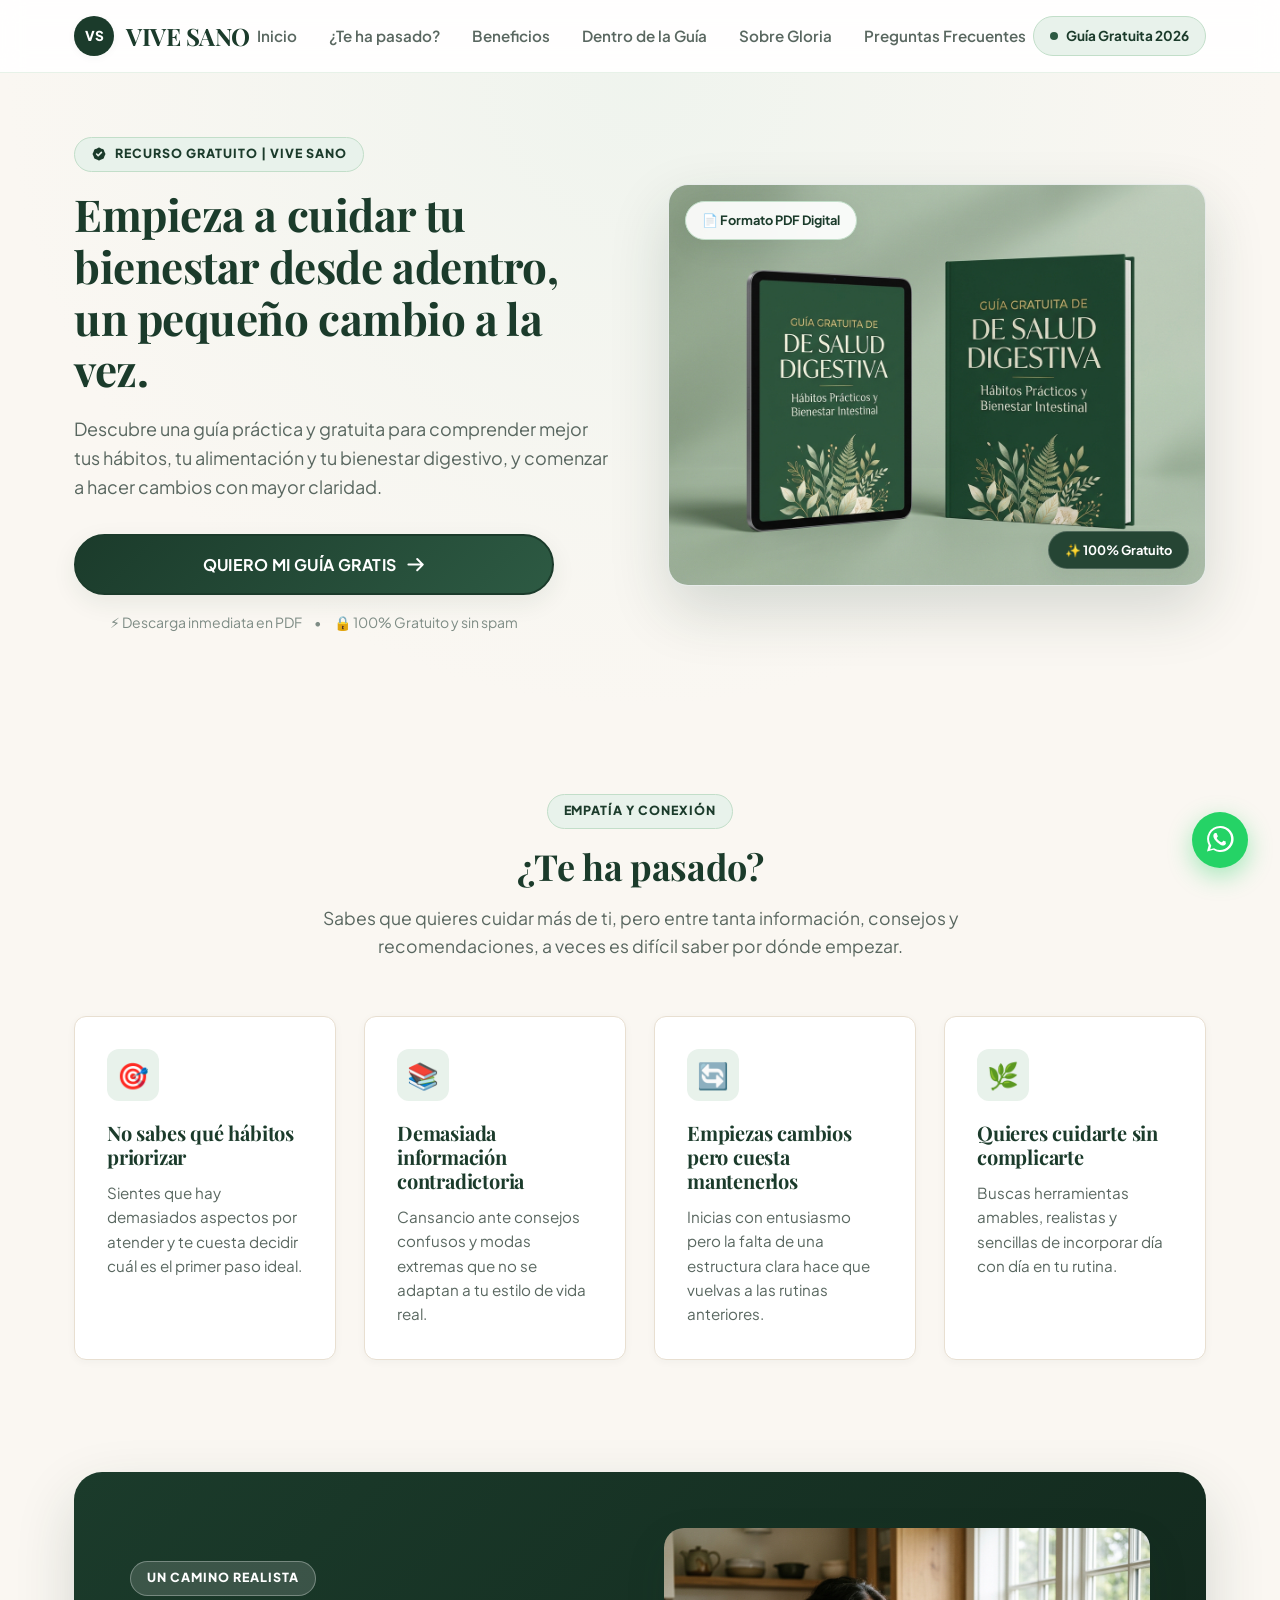
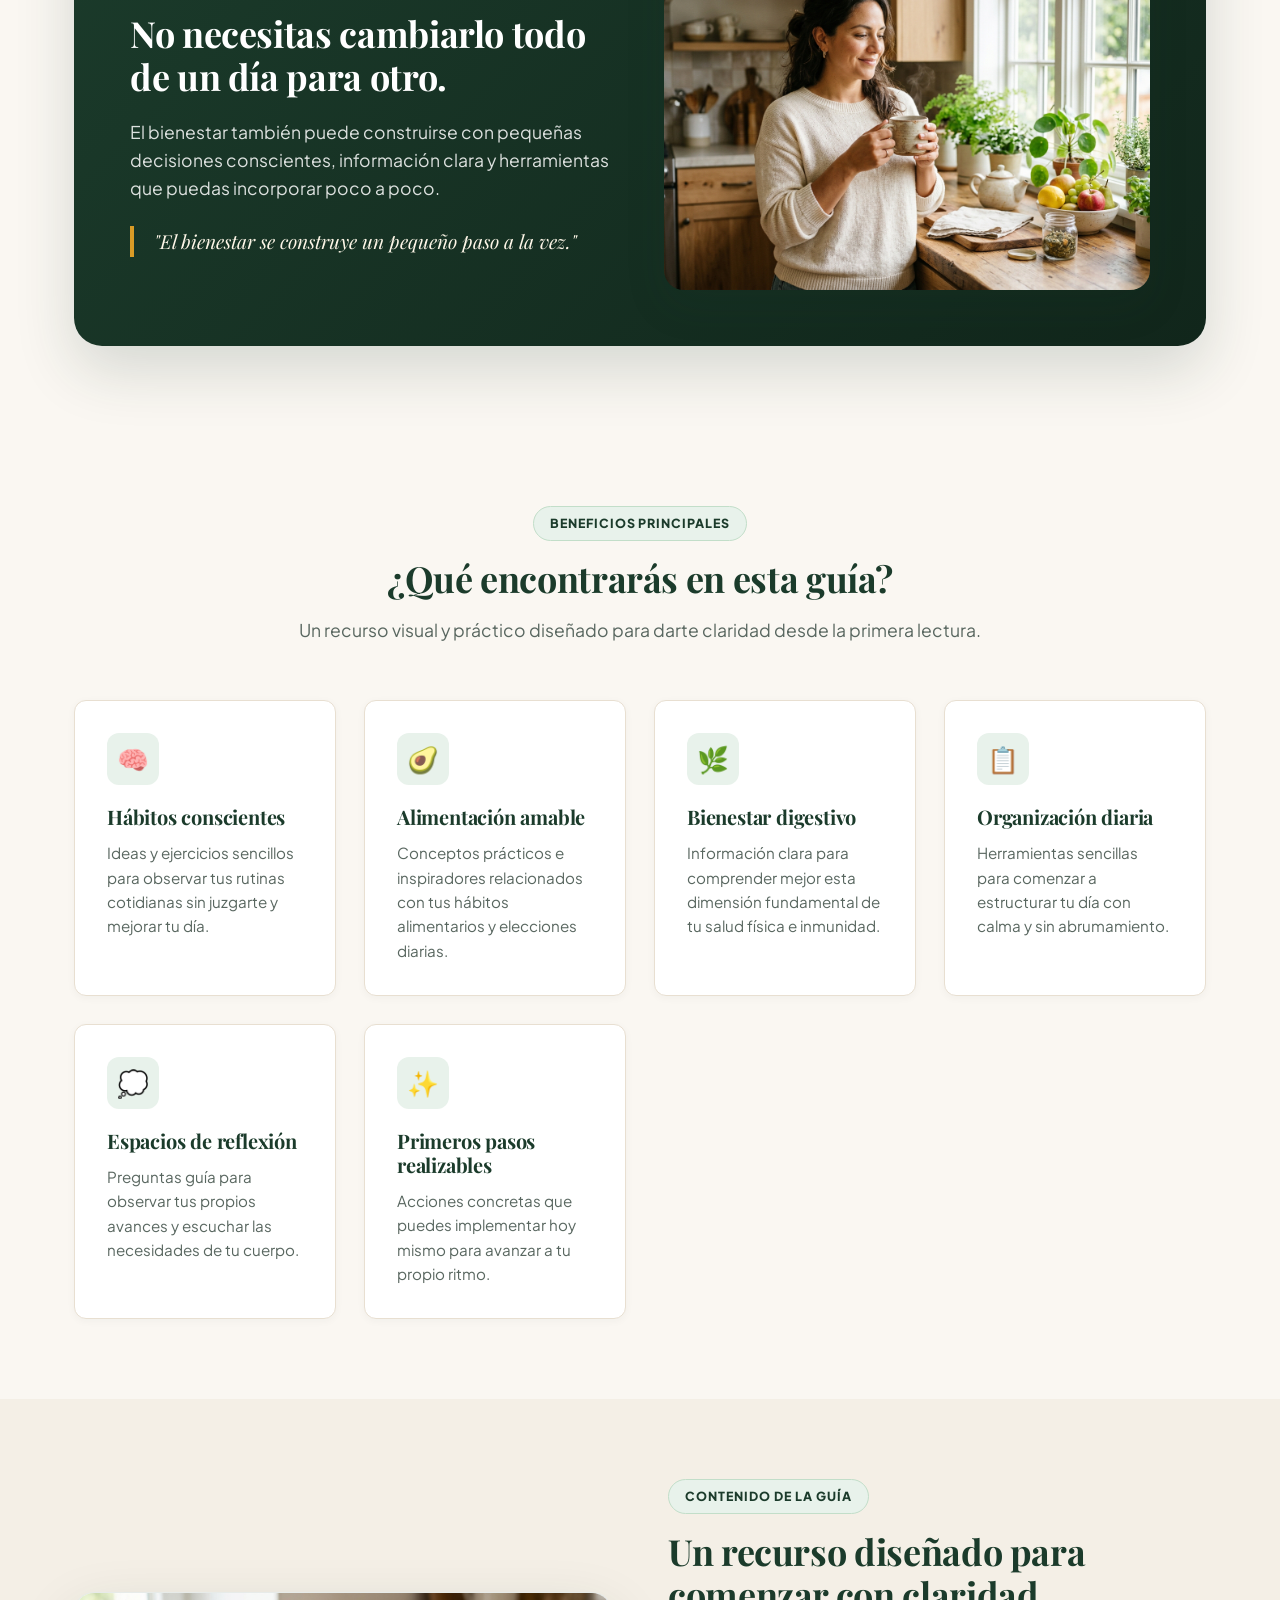
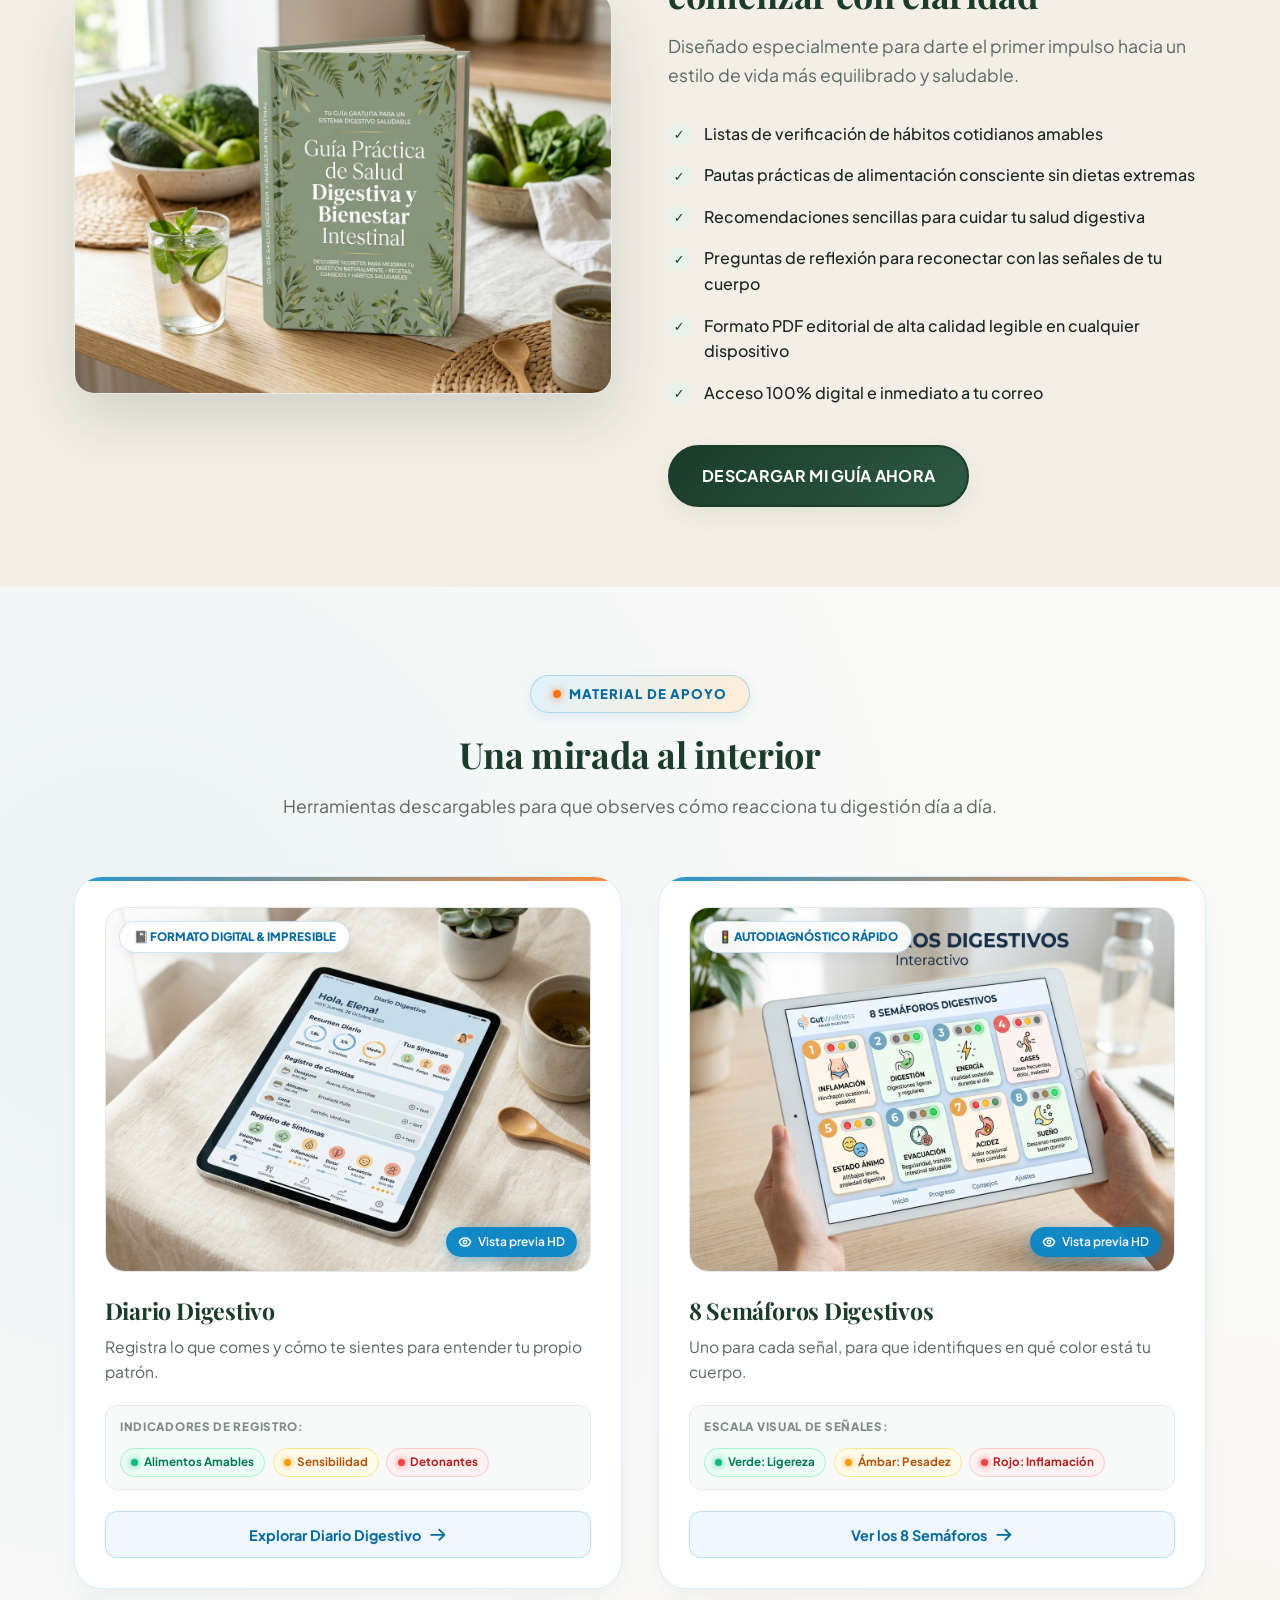
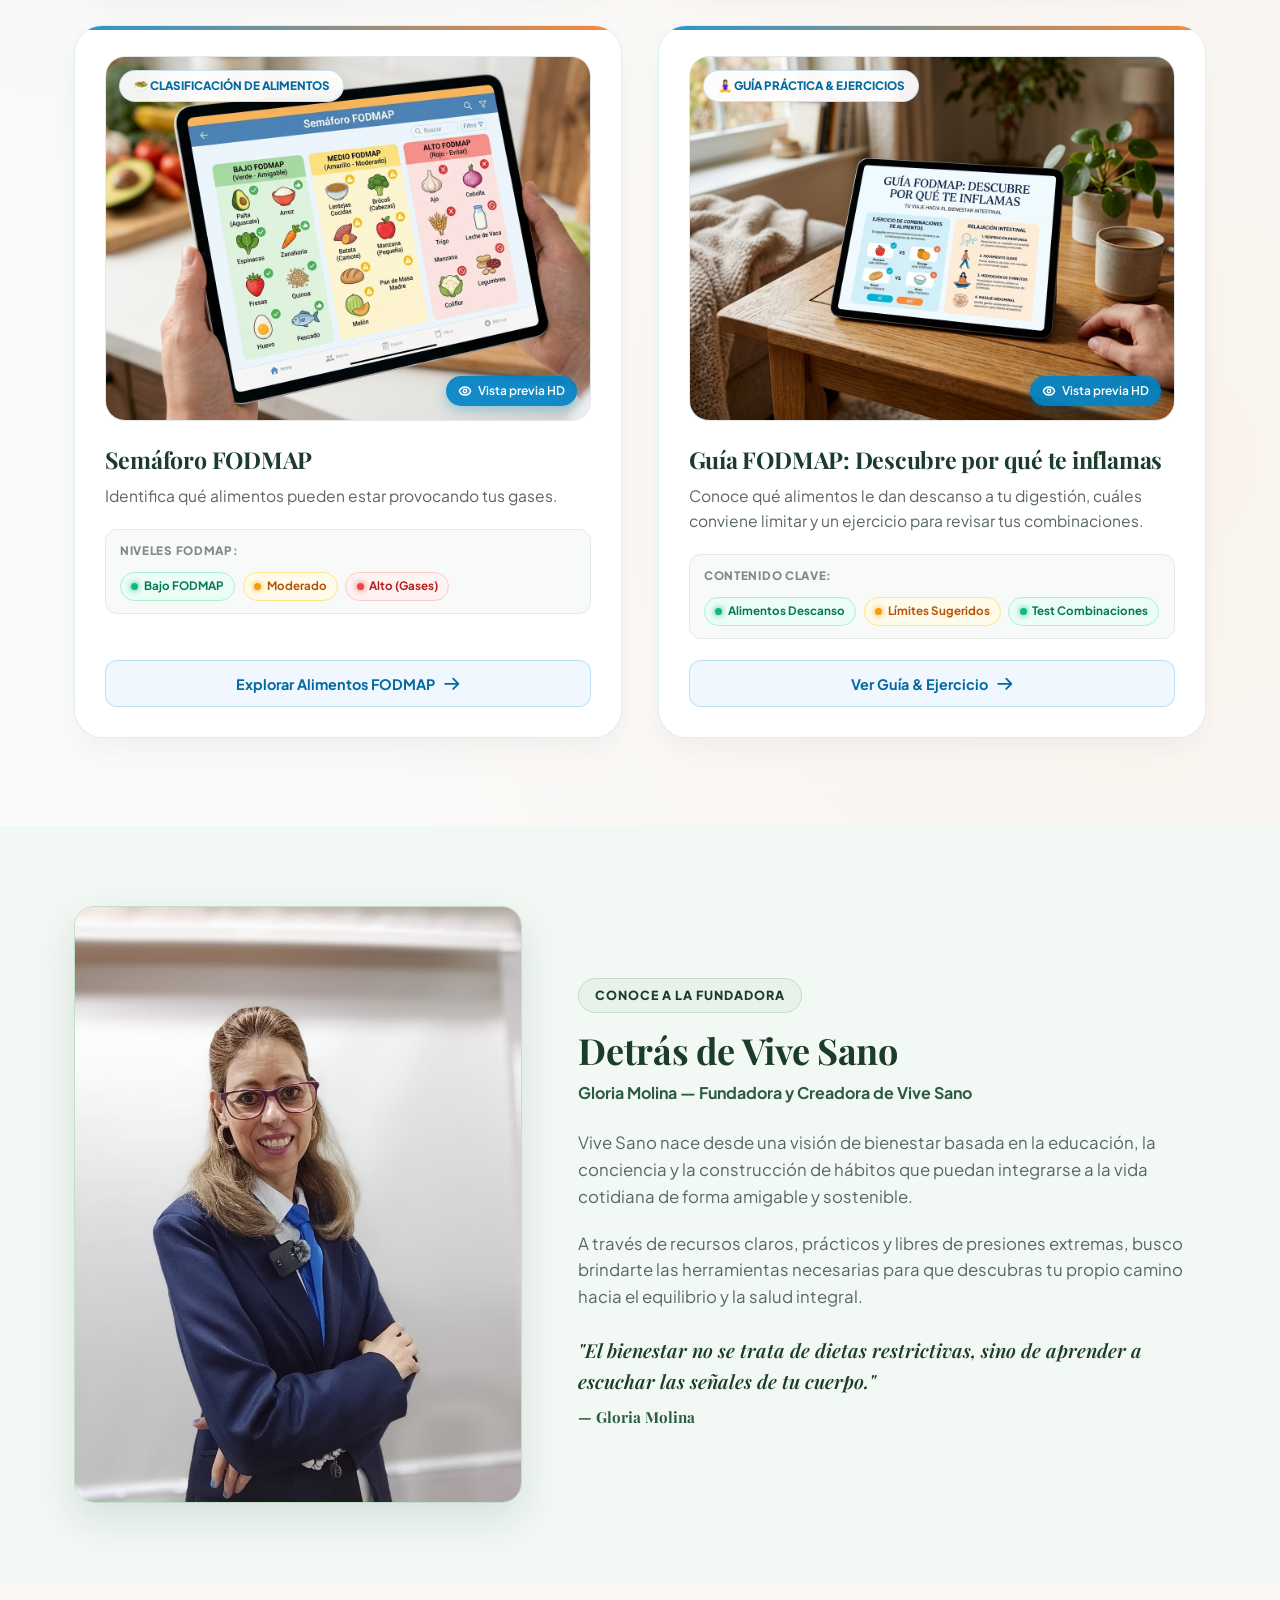
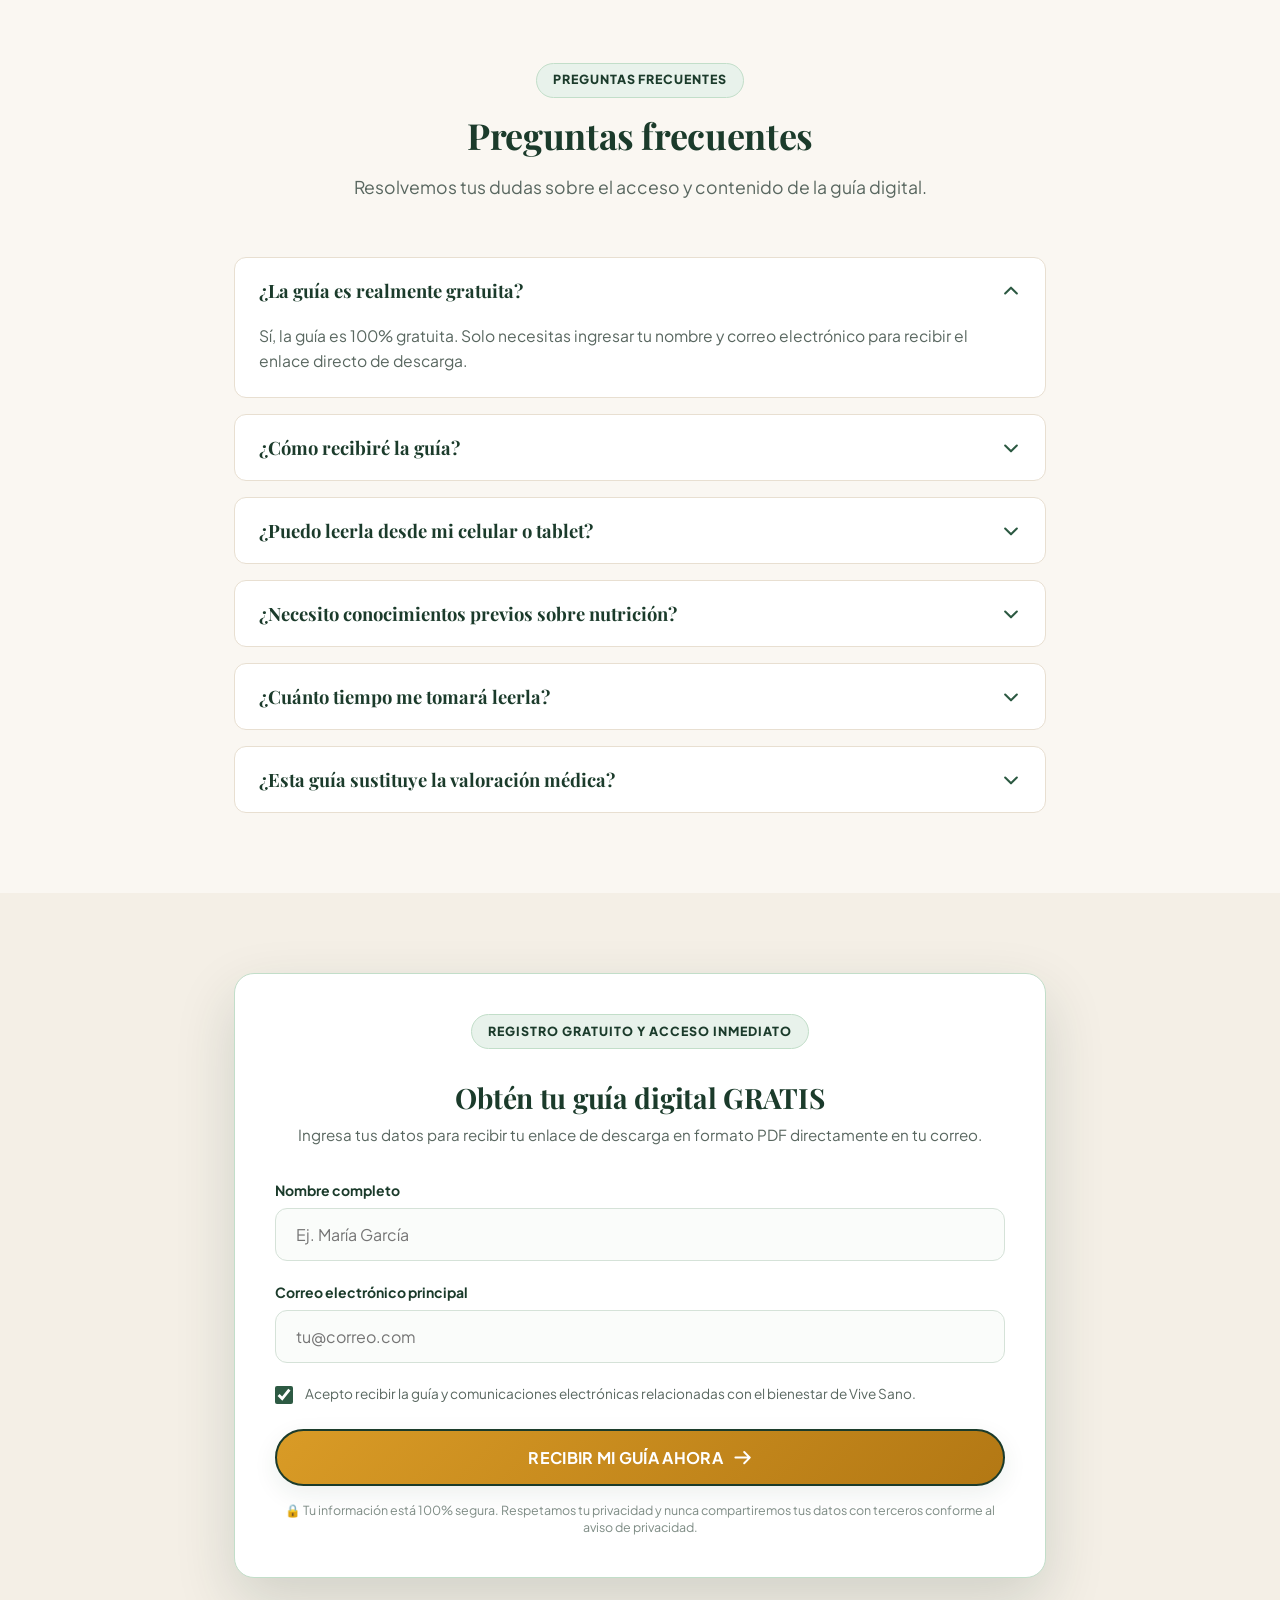
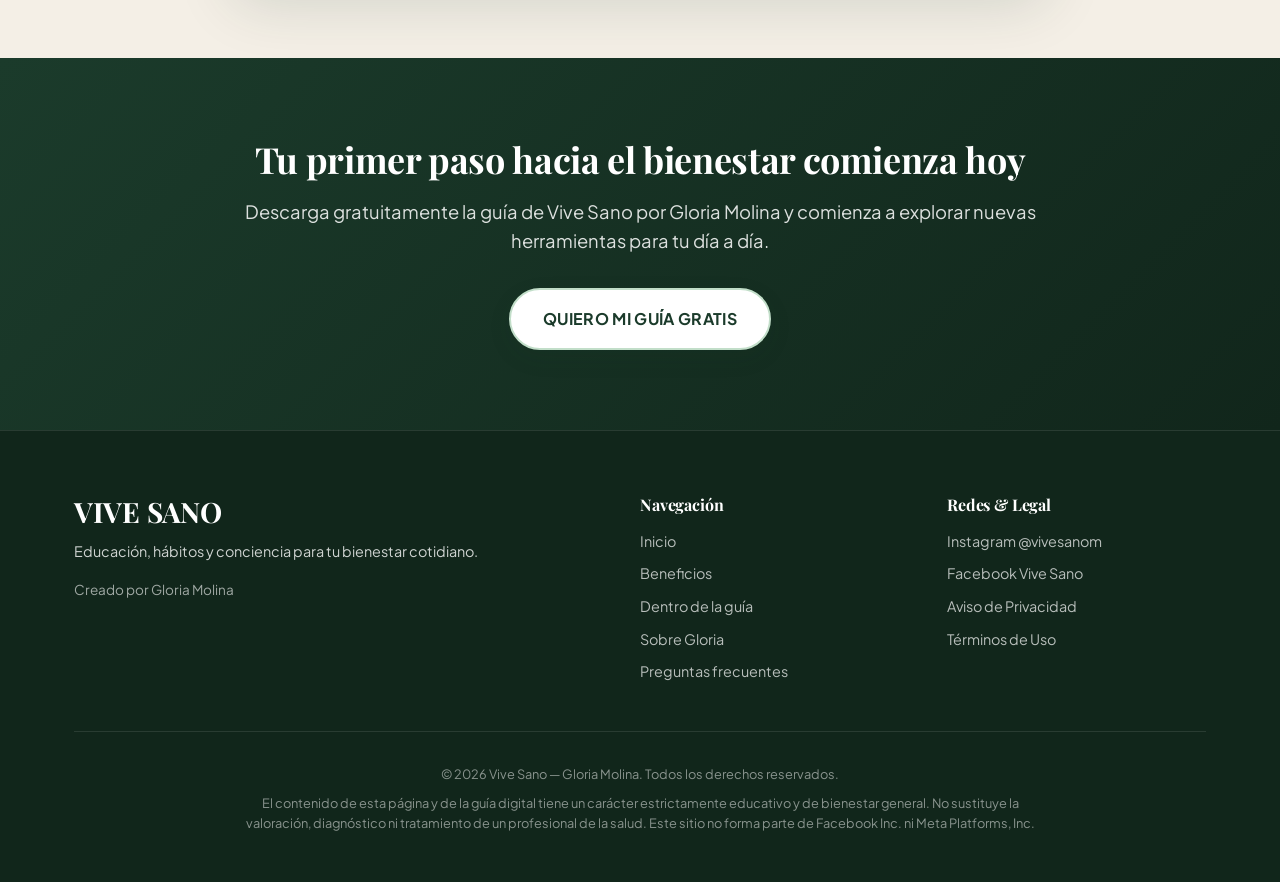
==== index.html @ 25edf899 "feat: complete Vive Sano sales funnel with Section 7 Material de Apoyo interactive cards, CRO animat" ====
<!DOCTYPE html>
<html lang="es">
<head>
  <meta charset="UTF-8">
  <meta name="viewport" content="width=device-width, initial-scale=1.0">
  <title>Vive Sano — Guía Gratuita de Salud Digestiva y Bienestar por Gloria Molina</title>
  <meta name="description" content="Descarga gratuitamente la guía de Vive Sano por Gloria Molina. Descubre cómo cuidar tu salud digestiva y tus hábitos con pautas claras, sencillas y conscientes.">

  <!-- Open Graph / Meta Social Tags -->
  <meta property="og:type" content="website">
  <meta property="og:title" content="Vive Sano — Guía Gratuita de Salud Digestiva y Bienestar">
  <meta property="og:description" content="Empieza a cuidar tu bienestar desde adentro, un pequeño cambio a la vez. Descarga tu guía digital 100% gratuita.">
  <meta property="og:image" content="assets/images/lead-magnet-mockup.jpg">

  <!-- Stylesheet & Google Fonts -->
  <link rel="stylesheet" href="css/styles.css">

  <!-- Favicon -->
  <link rel="icon" href="assets/images/favicon.ico" type="image/x-icon">
</head>
<body>

  <!-- ==========================================
       HEADER & NAVIGATION (Sticky Glassmorphic)
       ========================================== -->
  <header class="header">
    <div class="container header-inner">
      <a href="index.html" class="logo">
        <div class="logo-badge">VS</div>
        <span class="logo-text">VIVE SANO</span>
      </a>

      <nav>
        <ul class="nav-links">
          <li><a href="#inicio" class="nav-link">Inicio</a></li>
          <li><a href="#problema" class="nav-link">¿Te ha pasado?</a></li>
          <li><a href="#beneficios" class="nav-link">Beneficios</a></li>
          <li><a href="#guia" class="nav-link">Dentro de la Guía</a></li>
          <li><a href="#sobre-gloria" class="nav-link">Sobre Gloria</a></li>
          <li><a href="#faq" class="nav-link">Preguntas Frecuentes</a></li>
        </ul>
      </nav>

      <div style="display: flex; align-items: center; gap: 1rem;">
        <span class="header-cta-badge">
          <span class="pulse-dot"></span>
          Guía Gratuita 2026
        </span>

        <button class="mobile-toggle" aria-label="Abrir menú">
          <svg style="width:1.75rem;height:1.75rem;" fill="none" stroke="currentColor" viewBox="0 0 24 24">
            <path stroke-linecap="round" stroke-linejoin="round" stroke-width="2" d="M4 6h16M4 12h16M4 18h16"/>
          </svg>
        </button>
      </div>
    </div>
  </header>

  <!-- ==========================================
       HERO SECTION (High Impact & Lead Opt-in)
       ========================================== -->
  <section id="inicio" class="hero section">
    <div class="container">
      <div class="hero-grid">
        
        <!-- Left Column: Copy & Value Proposition -->
        <div class="hero-content">
          <div class="eyebrow">
            <svg style="width:1rem;height:1rem;" fill="currentColor" viewBox="0 0 20 20">
              <path fill-rule="evenodd" d="M6.267 3.455a3.066 3.066 0 001.745-.723 3.066 3.066 0 013.976 0 3.066 3.066 0 001.745.723 3.066 3.066 0 012.812 2.812c.051.643.304 1.254.723 1.745a3.066 3.066 0 010 3.976 3.066 3.066 0 00-.723 1.745 3.066 3.066 0 01-2.812 2.812 3.066 3.066 0 00-1.745.723 3.066 3.066 0 01-3.976 0 3.066 3.066 0 00-1.745-.723 3.066 3.066 0 01-2.812-2.812 3.066 3.066 0 00-.723-1.745 3.066 3.066 0 010-3.976 3.066 3.066 0 00.723-1.745 3.066 3.066 0 012.812-2.812zm7.44 5.252a1 1 0 00-1.414-1.414L9 10.586 7.707 9.293a1 1 0 00-1.414 1.414l2 2a1 1 0 001.414 0l4-4z" clip-rule="evenodd"/>
            </svg>
            RECURSO GRATUITO | VIVE SANO
          </div>

          <h1>Empieza a cuidar tu bienestar desde adentro, un pequeño cambio a la vez.</h1>
          
          <p>
            Descubre una guía práctica y gratuita para comprender mejor tus hábitos, tu alimentación y tu bienestar digestivo, y comenzar a hacer cambios con mayor claridad.
          </p>

          <div class="hero-cta-group">
            <a href="#formulario" class="btn btn-primary btn-full">
              QUIERO MI GUÍA GRATIS
              <svg style="width:1.2rem;height:1.2rem;" fill="none" stroke="currentColor" viewBox="0 0 24 24">
                <path stroke-linecap="round" stroke-linejoin="round" stroke-width="2.5" d="M14 5l7 7m0 0l-7 7m7-7H3"/>
              </svg>
            </a>
            <div class="hero-subtext">
              <span>⚡ Descarga inmediata en PDF</span>
              <span>•</span>
              <span>🔒 100% Gratuito y sin spam</span>
            </div>
          </div>
        </div>

        <!-- Right Column: Product Mockup -->
        <div class="mockup-container">
          <span class="floating-badge floating-badge-top">📄 Formato PDF Digital</span>
          <img src="assets/images/lead-magnet-mockup.jpg" alt="Mockup 3D Editorial de la Guía Digital Vive Sano por Gloria Molina" loading="eager">
          <span class="floating-badge floating-badge-bottom">✨ 100% Gratuito</span>
        </div>

      </div>
    </div>
  </section>

  <!-- ==========================================
       SECTION 1: ¿TE HA PASADO? (Problem Cards)
       ========================================== -->
  <section id="problema" class="section">
    <div class="container">
      <div class="section-header">
        <div class="eyebrow">EMPATÍA Y CONEXIÓN</div>
        <h2>¿Te ha pasado?</h2>
        <p>Sabes que quieres cuidar más de ti, pero entre tanta información, consejos y recomendaciones, a veces es difícil saber por dónde empezar.</p>
      </div>

      <div class="cards-grid">
        
        <div class="card">
          <div class="card-icon">🎯</div>
          <h3>No sabes qué hábitos priorizar</h3>
          <p>Sientes que hay demasiados aspectos por atender y te cuesta decidir cuál es el primer paso ideal.</p>
        </div>

        <div class="card">
          <div class="card-icon">📚</div>
          <h3>Demasiada información contradictoria</h3>
          <p>Cansancio ante consejos confusos y modas extremas que no se adaptan a tu estilo de vida real.</p>
        </div>

        <div class="card">
          <div class="card-icon">🔄</div>
          <h3>Empiezas cambios pero cuesta mantenerlos</h3>
          <p>Inicias con entusiasmo pero la falta de una estructura clara hace que vuelvas a las rutinas anteriores.</p>
        </div>

        <div class="card">
          <div class="card-icon">🌿</div>
          <h3>Quieres cuidarte sin complicarte</h3>
          <p>Buscas herramientas amables, realistas y sencillas de incorporar día con día en tu rutina.</p>
        </div>

      </div>
    </div>
  </section>

  <!-- ==========================================
       SECTION 2: IDENTIFICATION BANNER
       ========================================== -->
  <section class="section" style="padding-top: 2rem;">
    <div class="container">
      <div class="banner-box">
        <div class="banner-grid">
          <div>
            <div class="eyebrow" style="background-color: rgba(255,255,255,0.15); border-color: rgba(255,255,255,0.3); color: #fff;">
              UN CAMINO REALISTA
            </div>
            <h2>No necesitas cambiarlo todo de un día para otro.</h2>
            <p>El bienestar también puede construirse con pequeñas decisiones conscientes, información clara y herramientas que puedas incorporar poco a poco.</p>
            
            <div class="quote-box">
              "El bienestar se construye un pequeño paso a la vez."
            </div>
          </div>

          <div style="border-radius: var(--radius-lg); overflow: hidden; box-shadow: var(--shadow-lg);">
            <img src="assets/images/problem/problem-lifestyle.jpg" alt="Fotografía de estilo de vida consciente y té orgánico" loading="lazy">
          </div>
        </div>
      </div>
    </div>
  </section>

  <!-- ==========================================
       SECTION 3: BENEFICIOS ("¿Qué encontrarás?")
       ========================================== -->
  <section id="beneficios" class="section">
    <div class="container">
      <div class="section-header">
        <div class="eyebrow">BENEFICIOS PRINCIPALES</div>
        <h2>¿Qué encontrarás en esta guía?</h2>
        <p>Un recurso visual y práctico diseñado para darte claridad desde la primera lectura.</p>
      </div>

      <div class="cards-grid">

        <div class="card">
          <div class="card-icon">🧠</div>
          <h3>Hábitos conscientes</h3>
          <p>Ideas y ejercicios sencillos para observar tus rutinas cotidianas sin juzgarte y mejorar tu día.</p>
        </div>

        <div class="card">
          <div class="card-icon">🥑</div>
          <h3>Alimentación amable</h3>
          <p>Conceptos prácticos e inspiradores relacionados con tus hábitos alimentarios y elecciones diarias.</p>
        </div>

        <div class="card">
          <div class="card-icon">🌿</div>
          <h3>Bienestar digestivo</h3>
          <p>Información clara para comprender mejor esta dimensión fundamental de tu salud física e inmunidad.</p>
        </div>

        <div class="card">
          <div class="card-icon">📋</div>
          <h3>Organización diaria</h3>
          <p>Herramientas sencillas para comenzar a estructurar tu día con calma y sin abrumamiento.</p>
        </div>

        <div class="card">
          <div class="card-icon">💭</div>
          <h3>Espacios de reflexión</h3>
          <p>Preguntas guía para observar tus propios avances y escuchar las necesidades de tu cuerpo.</p>
        </div>

        <div class="card">
          <div class="card-icon">✨</div>
          <h3>Primeros pasos realizables</h3>
          <p>Acciones concretas que puedes implementar hoy mismo para avanzar a tu propio ritmo.</p>
        </div>

      </div>
    </div>
  </section>

  <!-- ==========================================
       SECTION 4: DENTRO DE LA GUÍA (Mockup + Checklist)
       ========================================== -->
  <section id="guia" class="section" style="background-color: var(--color-sand-card);">
    <div class="container">
      <div class="hero-grid">
        
        <div class="mockup-container">
          <img src="assets/images/lead-magnet-guide.jpg" alt="Contenido interior de la Guía Vive Sano" loading="lazy">
        </div>

        <div>
          <div class="eyebrow">CONTENIDO DE LA GUÍA</div>
          <h2 style="font-size: 2.25rem; margin-bottom: 1rem;">Un recurso diseñado para comenzar con claridad</h2>
          <p style="color: var(--color-text-muted); font-size: 1.1rem; margin-bottom: 2rem;">
            Diseñado especialmente para darte el primer impulso hacia un estilo de vida más equilibrado y saludable.
          </p>

          <ul class="checklist" style="margin-bottom: 2.5rem;">
            <li class="checklist-item">
              <span class="checklist-icon">✓</span>
              <span>Listas de verificación de hábitos cotidianos amables</span>
            </li>
            <li class="checklist-item">
              <span class="checklist-icon">✓</span>
              <span>Pautas prácticas de alimentación consciente sin dietas extremas</span>
            </li>
            <li class="checklist-item">
              <span class="checklist-icon">✓</span>
              <span>Recomendaciones sencillas para cuidar tu salud digestiva</span>
            </li>
            <li class="checklist-item">
              <span class="checklist-icon">✓</span>
              <span>Preguntas de reflexión para reconectar con las señales de tu cuerpo</span>
            </li>
            <li class="checklist-item">
              <span class="checklist-icon">✓</span>
              <span>Formato PDF editorial de alta calidad legible en cualquier dispositivo</span>
            </li>
            <li class="checklist-item">
              <span class="checklist-icon">✓</span>
              <span>Acceso 100% digital e inmediato a tu correo</span>
            </li>
          </ul>

          <a href="#formulario" class="btn btn-primary">
            DESCARGAR MI GUÍA AHORA
          </a>
        </div>

      </div>
    </div>
  </section>

  <!-- ==========================================
       SECCIÓN 7: MATERIAL DE APOYO — UNA MIRADA AL INTERIOR
       (Grid de 4 Tarjetas con Mockups Digitales, Semáforos e Interacciones UI)
       ========================================== -->
  <section id="material-apoyo" class="section section-material-apoyo">
    <div class="container">
      
      <!-- Encabezado con Scroll Reveal -->
      <div class="section-header text-center scroll-reveal">
        <div class="badge-pill-material">
          <span class="badge-pill-dot"></span>
          MATERIAL DE APOYO
        </div>
        <h2 class="section-title">Una mirada al interior</h2>
        <p class="section-subtitle">
          Herramientas descargables para que observes cómo reacciona tu digestión día a día.
        </p>
      </div>

      <!-- Cuadrícula 2x2 de 4 Tarjetas Modernas -->
      <div class="material-grid">
        
        <!-- TARJETA 1: Diario Digestivo -->
        <article class="material-card scroll-reveal delay-1" data-material="1" tabindex="0" aria-label="Ver detalles de Diario Digestivo">
          <div>
            <div class="material-mockup-wrapper">
              <span class="material-card-tag">📓 FORMATO DIGITAL & IMPRESIBLE</span>
              <img src="assets/images/guide/diario-digestivo-mockup.jpg" alt="Mockup digital del Diario Digestivo en tablet" class="material-mockup-img" loading="lazy">
              <div class="material-card-zoom-badge">
                <svg style="width:14px;height:14px;" fill="none" stroke="currentColor" viewBox="0 0 24 24">
                  <path stroke-linecap="round" stroke-linejoin="round" stroke-width="2.5" d="M15 12a3 3 0 11-6 0 3 3 0 016 0z"/>
                  <path stroke-linecap="round" stroke-linejoin="round" stroke-width="2.5" d="M2.458 12C3.732 7.943 7.523 5 12 5c4.478 0 8.268 2.943 9.542 7-1.274 4.057-5.064 7-9.542 7-4.477 0-8.268-2.943-9.542-7z"/>
                </svg>
                Vista previa HD
              </div>
            </div>

            <h3 class="material-card-title">Diario Digestivo</h3>
            <p class="material-card-text">
              Registra lo que comes y cómo te sientes para entender tu propio patrón.
            </p>

            <!-- Semáforo Status Widget -->
            <div class="semaforo-status-bar">
              <span class="semaforo-status-title">Indicadores de Registro:</span>
              <span class="status-pill status-pill-green">
                <span class="status-dot status-dot-green"></span> Alimentos Amables
              </span>
              <span class="status-pill status-pill-amber">
                <span class="status-dot status-dot-amber"></span> Sensibilidad
              </span>
              <span class="status-pill status-pill-red">
                <span class="status-dot status-dot-red"></span> Detonantes
              </span>
            </div>
          </div>

          <button type="button" class="btn-card-action">
            <span>Explorar Diario Digestivo</span>
            <svg style="width:1.1rem;height:1.1rem;" fill="none" stroke="currentColor" viewBox="0 0 24 24">
              <path stroke-linecap="round" stroke-linejoin="round" stroke-width="2.5" d="M14 5l7 7m0 0l-7 7m7-7H3"/>
            </svg>
          </button>
        </article>

        <!-- TARJETA 2: 8 Semáforos Digestivos -->
        <article class="material-card scroll-reveal delay-2" data-material="2" tabindex="0" aria-label="Ver detalles de 8 Semáforos Digestivos">
          <div>
            <div class="material-mockup-wrapper">
              <span class="material-card-tag">🚦 AUTODIAGNÓSTICO RÁPIDO</span>
              <img src="assets/images/guide/semaforos-digestivos-mockup.jpg" alt="Mockup digital de los 8 Semáforos Digestivos" class="material-mockup-img" loading="lazy">
              <div class="material-card-zoom-badge">
                <svg style="width:14px;height:14px;" fill="none" stroke="currentColor" viewBox="0 0 24 24">
                  <path stroke-linecap="round" stroke-linejoin="round" stroke-width="2.5" d="M15 12a3 3 0 11-6 0 3 3 0 016 0z"/>
                  <path stroke-linecap="round" stroke-linejoin="round" stroke-width="2.5" d="M2.458 12C3.732 7.943 7.523 5 12 5c4.478 0 8.268 2.943 9.542 7-1.274 4.057-5.064 7-9.542 7-4.477 0-8.268-2.943-9.542-7z"/>
                </svg>
                Vista previa HD
              </div>
            </div>

            <h3 class="material-card-title">8 Semáforos Digestivos</h3>
            <p class="material-card-text">
              Uno para cada señal, para que identifiques en qué color está tu cuerpo.
            </p>

            <!-- Semáforo Status Widget -->
            <div class="semaforo-status-bar">
              <span class="semaforo-status-title">Escala Visual de Señales:</span>
              <span class="status-pill status-pill-green">
                <span class="status-dot status-dot-green"></span> Verde: Ligereza
              </span>
              <span class="status-pill status-pill-amber">
                <span class="status-dot status-dot-amber"></span> Ámbar: Pesadez
              </span>
              <span class="status-pill status-pill-red">
                <span class="status-dot status-dot-red"></span> Rojo: Inflamación
              </span>
            </div>
          </div>

          <button type="button" class="btn-card-action">
            <span>Ver los 8 Semáforos</span>
            <svg style="width:1.1rem;height:1.1rem;" fill="none" stroke="currentColor" viewBox="0 0 24 24">
              <path stroke-linecap="round" stroke-linejoin="round" stroke-width="2.5" d="M14 5l7 7m0 0l-7 7m7-7H3"/>
            </svg>
          </button>
        </article>

        <!-- TARJETA 3: Semáforo FODMAP -->
        <article class="material-card scroll-reveal delay-3" data-material="3" tabindex="0" aria-label="Ver detalles del Semáforo FODMAP">
          <div>
            <div class="material-mockup-wrapper">
              <span class="material-card-tag">🥗 CLASIFICACIÓN DE ALIMENTOS</span>
              <img src="assets/images/guide/semaforo-fodmap-mockup.jpg" alt="Mockup digital del Semáforo FODMAP" class="material-mockup-img" loading="lazy">
              <div class="material-card-zoom-badge">
                <svg style="width:14px;height:14px;" fill="none" stroke="currentColor" viewBox="0 0 24 24">
                  <path stroke-linecap="round" stroke-linejoin="round" stroke-width="2.5" d="M15 12a3 3 0 11-6 0 3 3 0 016 0z"/>
                  <path stroke-linecap="round" stroke-linejoin="round" stroke-width="2.5" d="M2.458 12C3.732 7.943 7.523 5 12 5c4.478 0 8.268 2.943 9.542 7-1.274 4.057-5.064 7-9.542 7-4.477 0-8.268-2.943-9.542-7z"/>
                </svg>
                Vista previa HD
              </div>
            </div>

            <h3 class="material-card-title">Semáforo FODMAP</h3>
            <p class="material-card-text">
              Identifica qué alimentos pueden estar provocando tus gases.
            </p>

            <!-- Semáforo Status Widget -->
            <div class="semaforo-status-bar">
              <span class="semaforo-status-title">Niveles FODMAP:</span>
              <span class="status-pill status-pill-green">
                <span class="status-dot status-dot-green"></span> Bajo FODMAP
              </span>
              <span class="status-pill status-pill-amber">
                <span class="status-dot status-dot-amber"></span> Moderado
              </span>
              <span class="status-pill status-pill-red">
                <span class="status-dot status-dot-red"></span> Alto (Gases)
              </span>
            </div>
          </div>

          <button type="button" class="btn-card-action">
            <span>Explorar Alimentos FODMAP</span>
            <svg style="width:1.1rem;height:1.1rem;" fill="none" stroke="currentColor" viewBox="0 0 24 24">
              <path stroke-linecap="round" stroke-linejoin="round" stroke-width="2.5" d="M14 5l7 7m0 0l-7 7m7-7H3"/>
            </svg>
          </button>
        </article>

        <!-- TARJETA 4: Guía FODMAP: Descubre por qué te inflamas -->
        <article class="material-card scroll-reveal delay-4" data-material="4" tabindex="0" aria-label="Ver detalles de Guía FODMAP">
          <div>
            <div class="material-mockup-wrapper">
              <span class="material-card-tag">🧘‍♀️ GUÍA PRÁCTICA & EJERCICIOS</span>
              <img src="assets/images/guide/guia-fodmap-mockup.jpg" alt="Mockup digital de la Guía FODMAP y ejercicios" class="material-mockup-img" loading="lazy">
              <div class="material-card-zoom-badge">
                <svg style="width:14px;height:14px;" fill="none" stroke="currentColor" viewBox="0 0 24 24">
                  <path stroke-linecap="round" stroke-linejoin="round" stroke-width="2.5" d="M15 12a3 3 0 11-6 0 3 3 0 016 0z"/>
                  <path stroke-linecap="round" stroke-linejoin="round" stroke-width="2.5" d="M2.458 12C3.732 7.943 7.523 5 12 5c4.478 0 8.268 2.943 9.542 7-1.274 4.057-5.064 7-9.542 7-4.477 0-8.268-2.943-9.542-7z"/>
                </svg>
                Vista previa HD
              </div>
            </div>

            <h3 class="material-card-title">Guía FODMAP: Descubre por qué te inflamas</h3>
            <p class="material-card-text">
              Conoce qué alimentos le dan descanso a tu digestión, cuáles conviene limitar y un ejercicio para revisar tus combinaciones.
            </p>

            <!-- Semáforo Status Widget -->
            <div class="semaforo-status-bar">
              <span class="semaforo-status-title">Contenido Clave:</span>
              <span class="status-pill status-pill-green">
                <span class="status-dot status-dot-green"></span> Alimentos Descanso
              </span>
              <span class="status-pill status-pill-amber">
                <span class="status-dot status-dot-amber"></span> Límites Sugeridos
              </span>
              <span class="status-pill status-pill-green">
                <span class="status-dot status-dot-green"></span> Test Combinaciones
              </span>
            </div>
          </div>

          <button type="button" class="btn-card-action">
            <span>Ver Guía & Ejercicio</span>
            <svg style="width:1.1rem;height:1.1rem;" fill="none" stroke="currentColor" viewBox="0 0 24 24">
              <path stroke-linecap="round" stroke-linejoin="round" stroke-width="2.5" d="M14 5l7 7m0 0l-7 7m7-7H3"/>
            </svg>
          </button>
        </article>

      </div>
    </div>
  </section>

  <!-- ==========================================
       SECTION 6: SOBRE GLORIA MOLINA (Fundadora)
       ========================================== -->
  <section id="sobre-gloria" class="section" style="background-color: var(--color-emerald-subtle);">
    <div class="container">
      <div class="bio-grid">
        
        <div class="bio-image-wrapper">
          <img src="assets/images/gloria/gloria-molina.jpg" alt="Gloria Molina, fundadora y creadora de Vive Sano" loading="lazy">
        </div>

        <div class="bio-content">
          <div class="eyebrow">CONOCE A LA FUNDADORA</div>
          <h2>Detrás de Vive Sano</h2>
          <div class="bio-role">Gloria Molina — Fundadora y Creadora de Vive Sano</div>

          <p class="bio-text">
            Vive Sano nace desde una visión de bienestar basada en la educación, la conciencia y la construcción de hábitos que puedan integrarse a la vida cotidiana de forma amigable y sostenible.
          </p>
          <p class="bio-text">
            A través de recursos claros, prácticos y libres de presiones extremas, busco brindarte las herramientas necesarias para que descubras tu propio camino hacia el equilibrio y la salud integral.
          </p>

          <div class="signature">
            "El bienestar no se trata de dietas restrictivas, sino de aprender a escuchar las señales de tu cuerpo."
            <br>
            <span style="font-size:0.95rem; font-style:normal; font-weight:700; color:var(--color-emerald-medium); display:inline-block; margin-top:0.5rem;">— Gloria Molina</span>
          </div>
        </div>

      </div>
    </div>
  </section>

  <!-- ==========================================
       SECTION 7: PREGUNTAS FRECUENTES (FAQ)
       ========================================== -->
  <section id="faq" class="section">
    <div class="container container-narrow">
      <div class="section-header">
        <div class="eyebrow">PREGUNTAS FRECUENTES</div>
        <h2>Preguntas frecuentes</h2>
        <p>Resolvemos tus dudas sobre el acceso y contenido de la guía digital.</p>
      </div>

      <div class="faq-list">

        <div class="faq-item active">
          <button class="faq-question" aria-expanded="true">
            <span>¿La guía es realmente gratuita?</span>
            <svg class="faq-chevron" fill="none" stroke="currentColor" viewBox="0 0 24 24"><path stroke-linecap="round" stroke-linejoin="round" stroke-width="2.5" d="M19 9l-7 7-7-7"/></svg>
          </button>
          <div class="faq-answer">
            <p>Sí, la guía es 100% gratuita. Solo necesitas ingresar tu nombre y correo electrónico para recibir el enlace directo de descarga.</p>
          </div>
        </div>

        <div class="faq-item">
          <button class="faq-question" aria-expanded="false">
            <span>¿Cómo recibiré la guía?</span>
            <svg class="faq-chevron" fill="none" stroke="currentColor" viewBox="0 0 24 24"><path stroke-linecap="round" stroke-linejoin="round" stroke-width="2.5" d="M19 9l-7 7-7-7"/></svg>
          </button>
          <div class="faq-answer">
            <p>Al registrarte, recibirás un mensaje de correo electrónico inmediato con el botón para descargar la guía en formato PDF de alta calidad.</p>
          </div>
        </div>

        <div class="faq-item">
          <button class="faq-question" aria-expanded="false">
            <span>¿Puedo leerla desde mi celular o tablet?</span>
            <svg class="faq-chevron" fill="none" stroke="currentColor" viewBox="0 0 24 24"><path stroke-linecap="round" stroke-linejoin="round" stroke-width="2.5" d="M19 9l-7 7-7-7"/></svg>
          </button>
          <div class="faq-answer">
            <p>¡Totalmente! El diseño PDF está optimizado para leerse cómodamente tanto en teléfonos móviles como en tablets y computadoras.</p>
          </div>
        </div>

        <div class="faq-item">
          <button class="faq-question" aria-expanded="false">
            <span>¿Necesito conocimientos previos sobre nutrición?</span>
            <svg class="faq-chevron" fill="none" stroke="currentColor" viewBox="0 0 24 24"><path stroke-linecap="round" stroke-linejoin="round" stroke-width="2.5" d="M19 9l-7 7-7-7"/></svg>
          </button>
          <div class="faq-answer">
            <p>No, para nada. La guía está redactada en un lenguaje claro, sencillo y práctico para que cualquier persona pueda aplicarla de inmediato.</p>
          </div>
        </div>

        <div class="faq-item">
          <button class="faq-question" aria-expanded="false">
            <span>¿Cuánto tiempo me tomará leerla?</span>
            <svg class="faq-chevron" fill="none" stroke="currentColor" viewBox="0 0 24 24"><path stroke-linecap="round" stroke-linejoin="round" stroke-width="2.5" d="M19 9l-7 7-7-7"/></svg>
          </button>
          <div class="faq-answer">
            <p>Está concebida para una lectura ligera y fluida de unos 10 a 15 minutos, repleta de listas de verificación y pasos prácticos.</p>
          </div>
        </div>

        <div class="faq-item">
          <button class="faq-question" aria-expanded="false">
            <span>¿Esta guía sustituye la valoración médica?</span>
            <svg class="faq-chevron" fill="none" stroke="currentColor" viewBox="0 0 24 24"><path stroke-linecap="round" stroke-linejoin="round" stroke-width="2.5" d="M19 9l-7 7-7-7"/></svg>
          </button>
          <div class="faq-answer">
            <p>No. El contenido de la guía es estrictamente educativo y de bienestar general. No sustituye la consulta o diagnóstico de un profesional de la salud.</p>
          </div>
        </div>

      </div>
    </div>
  </section>

  <!-- ==========================================
       SECTION 8: FORMULARIO PRINCIPAL OPT-IN (Systeme.io Ready)
       ========================================== -->
  <section id="formulario" class="section" style="background-color: var(--color-sand-card);">
    <div class="container container-narrow">
      
      <!-- SYSTEME.IO OPT-IN FORM BOX -->
      <div class="optin-box">
        <div style="text-align:center; margin-bottom:1rem;">
          <span class="eyebrow">REGISTRO GRATUITO Y ACCESO INMEDIATO</span>
        </div>
        
        <h3>Obtén tu guía digital GRATIS</h3>
        <p class="optin-subtitle">Ingresa tus datos para recibir tu enlace de descarga en formato PDF directamente en tu correo.</p>

        <!-- 
          SYSTEME.IO INTEGRATION NOTICE:
          Para conectar con Systeme.io:
          1. En tu túnel de Systeme.io, crea una página de opt-in o usa el action URL del formulario de Systeme.
          2. Reemplaza el 'action' de este formulario con tu URL de formulario de Systeme.io (Ej: https://systeme.io/register/...).
          3. Asegúrate de que los inputs conserven name="first_name" y name="email".
        -->
        <form class="systeme-optin-form" action="YOUR_SYSTEME_IO_FORM_ACTION_URL" method="POST">
          
          <div class="form-group">
            <label for="name" class="form-label">Nombre completo</label>
            <input type="text" id="name" name="first_name" class="form-input" placeholder="Ej. María García" required>
          </div>

          <div class="form-group">
            <label for="email" class="form-label">Correo electrónico principal</label>
            <input type="email" id="email" name="email" class="form-input" placeholder="tu@correo.com" required>
          </div>

          <div class="form-checkbox">
            <input type="checkbox" id="terms" required checked>
            <label for="terms">
              Acepto recibir la guía y comunicaciones electrónicas relacionadas con el bienestar de Vive Sano.
            </label>
          </div>

          <button type="submit" class="btn btn-primary btn-full btn-gold">
            RECIBIR MI GUÍA AHORA
            <svg style="width:1.2rem;height:1.2rem;" fill="none" stroke="currentColor" viewBox="0 0 24 24">
              <path stroke-linecap="round" stroke-linejoin="round" stroke-width="2.5" d="M14 5l7 7m0 0l-7 7m7-7H3"/>
            </svg>
          </button>

          <p class="form-privacy-note">
            🔒 Tu información está 100% segura. Respetamos tu privacidad y nunca compartiremos tus datos con terceros conforme al aviso de privacidad.
          </p>
        </form>
      </div>

    </div>
  </section>

  <!-- ==========================================
       SECTION 9: PRE-FOOTER CTA
       ========================================== -->
  <section class="section" style="background: linear-gradient(135deg, var(--color-emerald-deep) 0%, #11261B 100%); color: #fff; text-align: center;">
    <div class="container container-narrow">
      <h2 style="color:#fff; font-size: 2.25rem; margin-bottom: 1rem;">Tu primer paso hacia el bienestar comienza hoy</h2>
      <p style="color: rgba(255,255,255,0.85); font-size: 1.15rem; margin-bottom: 2rem;">
        Descarga gratuitamente la guía de Vive Sano por Gloria Molina y comienza a explorar nuevas herramientas para tu día a día.
      </p>
      <a href="#formulario" class="btn btn-secondary">
        QUIERO MI GUÍA GRATIS
      </a>
    </div>
  </section>

  <!-- ==========================================
       FOOTER
       ========================================== -->
  <footer class="footer">
    <div class="container">
      <div class="footer-grid">
        
        <div class="footer-brand">
          <h3>VIVE SANO</h3>
          <p style="margin-bottom: 1rem;">Educación, hábitos y conciencia para tu bienestar cotidiano.</p>
          <p style="font-size: 0.85rem; color: rgba(255,255,255,0.6);">Creado por Gloria Molina</p>
        </div>

        <div>
          <h4 class="footer-links-title">Navegación</h4>
          <ul class="footer-menu">
            <li><a href="#inicio">Inicio</a></li>
            <li><a href="#beneficios">Beneficios</a></li>
            <li><a href="#guia">Dentro de la guía</a></li>
            <li><a href="#sobre-gloria">Sobre Gloria</a></li>
            <li><a href="#faq">Preguntas frecuentes</a></li>
          </ul>
        </div>

        <div>
          <h4 class="footer-links-title">Redes & Legal</h4>
          <ul class="footer-menu">
            <li><a href="https://www.instagram.com/vivesanom/" target="_blank" rel="noopener">Instagram @vivesanom</a></li>
            <li><a href="https://www.facebook.com/ViveSanom/" target="_blank" rel="noopener">Facebook Vive Sano</a></li>
            <li><a href="#privacidad">Aviso de Privacidad</a></li>
            <li><a href="#terminos">Términos de Uso</a></li>
          </ul>
        </div>

      </div>

      <div class="footer-bottom">
        <p>© 2026 Vive Sano — Gloria Molina. Todos los derechos reservados.</p>
        <p style="margin-top:0.5rem; max-width:800px; margin-left:auto; margin-right:auto;">
          El contenido de esta página y de la guía digital tiene un carácter estrictamente educativo y de bienestar general. No sustituye la valoración, diagnóstico ni tratamiento de un profesional de la salud. Este sitio no forma parte de Facebook Inc. ni Meta Platforms, Inc.
        </p>
      </div>
    </div>
  </footer>

  <!-- LIGHTBOX MODAL -->
  <div id="image-lightbox" class="lightbox">
    <div class="lightbox-content">
      <button id="lightbox-close" class="lightbox-close">&times;</button>
      <img id="lightbox-img" src="" alt="Vista Previa de la Guía">
      <div id="lightbox-caption" style="padding: 1rem; text-align: center; font-size: 0.95rem; color: var(--color-emerald-deep); font-weight:600;"></div>
    </div>
  </div>

  <!-- FLOATING WHATSAPP BUTTON -->
  <a href="https://wa.me/5215580462787?text=Hola%20Gloria,%20me%20gustar%C3%ADa%20recibir%20m%C3%A1s%20informaci%C3%B3n%20sobre%20Vive%20Sano." class="whatsapp-widget" target="_blank" rel="noopener" aria-label="Contacto por WhatsApp">
    <svg viewBox="0 0 32 32">
      <path d="M16 2A13 13 0 0 0 4.69 21.25L3 27.5l6.41-1.68A13 13 0 1 0 16 2zm0 24a10.94 10.94 0 0 1-5.58-1.53l-.4-.24-3.8 1 1-3.7-.26-.41A11 11 0 1 1 16 26zm6.05-8.2c-.33-.17-1.95-.96-2.25-1.07s-.52-.17-.74.17-.86 1.07-1.05 1.29-.39.24-.72.08a9.12 9.12 0 0 1-2.68-1.65 10.08 10.08 0 0 1-1.85-2.31c-.19-.33 0-.5.16-.67s.33-.39.5-.58a2.27 2.27 0 0 0 .33-.55.61.61 0 0 0 0-.58c-.08-.17-.74-1.79-1-2.45s-.55-.56-.75-.57h-.64a1.23 1.23 0 0 0-.89.41 3.76 3.76 0 0 0-1.17 2.8 6.54 6.54 0 0 0 1.37 3.47 14.93 14.93 0 0 0 5.72 5.06c2.4 1.04 2.89.83 3.4.78a2.89 2.89 0 0 0 1.93-1.36 2.37 2.37 0 0 0 .16-1.36c-.07-.12-.24-.19-.57-.36z"/>
    </svg>
  </a>

  <!-- Script -->
  <script src="js/main.js"></script>

</body>
</html>
---- css/styles.css ----
/* ==========================================================================
   VIVE SANO — SYSTEME.IO PREMIUM HTML STYLESHEET
   Design System, CSS Variables, Responsive Utilities, & Animations
   ========================================================================== */

@import url('https://fonts.googleapis.com/css2?family=Playfair+Display:ital,wght@0,400..800;1,400..800&family=Plus+Jakarta+Sans:wght@300;400;500;600;700;800&display=swap');

:root {
  /* Core Color Palette — Natural Organic Luxury */
  --color-emerald-deep: #1B3B2B;
  --color-emerald-medium: #2D5A43;
  --color-emerald-accent: #3E7356;
  --color-emerald-light: #E8F2EB;
  --color-emerald-subtle: #F2F8F4;
  --color-emerald-border: #C2DEC9;

  --color-sand-bg: #FAF7F2;
  --color-sand-card: #F4EFE6;
  --color-sand-border: #E8DFD1;

  --color-text-main: #1D2722;
  --color-text-muted: #596760;
  --color-text-light: #7E8C85;

  --color-accent-gold: #D99B26;
  --color-accent-gold-dark: #B37814;
  --color-accent-gold-light: #FDF6E7;

  --color-white: #FFFFFF;
  --color-dark-bg: #11261B;

  /* Typography System */
  --font-serif: 'Playfair Display', Georgia, serif;
  --font-sans: 'Plus Jakarta Sans', system-ui, -apple-system, sans-serif;

  /* Transitions & Radii */
  --radius-sm: 8px;
  --radius-md: 12px;
  --radius-lg: 20px;
  --radius-xl: 28px;
  --radius-full: 9999px;

  --shadow-sm: 0 2px 8px rgba(27, 59, 43, 0.04);
  --shadow-md: 0 8px 24px rgba(27, 59, 43, 0.08);
  --shadow-lg: 0 16px 40px rgba(27, 59, 43, 0.12);
  --shadow-xl: 0 24px 60px rgba(27, 59, 43, 0.16);

  --transition-fast: 0.2s cubic-bezier(0.4, 0, 0.2, 1);
  --transition-normal: 0.35s cubic-bezier(0.16, 1, 0.3, 1);
}

/* Base Resets */
*, *::before, *::after {
  box-sizing: border-box;
  margin: 0;
  padding: 0;
}

html {
  scroll-behavior: smooth;
  font-size: 16px;
  -webkit-text-size-adjust: 100%;
}

body {
  font-family: var(--font-sans);
  background-color: var(--color-sand-bg);
  color: var(--color-text-main);
  line-height: 1.6;
  text-rendering: optimizeLegibility;
  -webkit-font-smoothing: antialiased;
  -moz-osx-font-smoothing: grayscale;
  overflow-x: hidden;
}

img, svg {
  display: block;
  max-width: 100%;
  height: auto;
}

a {
  color: inherit;
  text-decoration: none;
}

button, input, textarea, select {
  font-family: inherit;
  font-size: inherit;
}

/* Typography Utilities */
.font-serif { font-family: var(--font-serif); }
.font-sans { font-family: var(--font-sans); }

h1, h2, h3, h4, h5, h6 {
  font-family: var(--font-serif);
  color: var(--color-emerald-deep);
  line-height: 1.2;
  font-weight: 700;
  letter-spacing: -0.01em;
}

.text-gradient {
  background: linear-gradient(135deg, var(--color-emerald-deep) 0%, var(--color-emerald-accent) 100%);
  -webkit-background-clip: text;
  -webkit-text-fill-color: transparent;
}

/* Container & Layout */
.container {
  width: 100%;
  max-width: 1180px;
  margin-left: auto;
  margin-right: auto;
  padding-left: 1.5rem;
  padding-right: 1.5rem;
}

.container-narrow {
  max-width: 860px;
}

.section {
  padding-top: 5rem;
  padding-bottom: 5rem;
  position: relative;
}

@media (max-width: 768px) {
  .section {
    padding-top: 3.5rem;
    padding-bottom: 3.5rem;
  }
}

/* Header & Navigation */
.header {
  position: sticky;
  top: 0;
  z-index: 100;
  background-color: rgba(255, 255, 255, 0.88);
  backdrop-filter: blur(12px);
  -webkit-backdrop-filter: blur(12px);
  border-bottom: 1px solid rgba(194, 222, 201, 0.4);
  transition: var(--transition-fast);
}

.header-inner {
  display: flex;
  align-items: center;
  justify-content: space-between;
  height: 4.5rem;
}

.logo {
  display: flex;
  align-items: center;
  gap: 0.75rem;
  font-weight: 800;
  text-decoration: none;
}

.logo-badge {
  width: 2.5rem;
  height: 2.5rem;
  border-radius: var(--radius-full);
  background-color: var(--color-emerald-deep);
  color: var(--color-white);
  display: flex;
  align-items: center;
  justify-content: center;
  font-size: 0.85rem;
  font-weight: 800;
  box-shadow: var(--shadow-sm);
}

.logo-text {
  font-family: var(--font-serif);
  font-size: 1.5rem;
  font-weight: 700;
  color: var(--color-emerald-deep);
  letter-spacing: -0.02em;
}

.nav-links {
  display: flex;
  align-items: center;
  gap: 2rem;
  list-style: none;
}

.nav-link {
  font-size: 0.95rem;
  font-weight: 600;
  color: var(--color-text-muted);
  transition: var(--transition-fast);
}

.nav-link:hover {
  color: var(--color-emerald-deep);
}

.header-cta-badge {
  display: inline-flex;
  align-items: center;
  gap: 0.5rem;
  padding: 0.5rem 1rem;
  background-color: var(--color-emerald-light);
  border: 1px solid var(--color-emerald-border);
  border-radius: var(--radius-full);
  color: var(--color-emerald-deep);
  font-size: 0.85rem;
  font-weight: 700;
}

.pulse-dot {
  width: 8px;
  height: 8px;
  border-radius: 50%;
  background-color: var(--color-emerald-medium);
  box-shadow: 0 0 0 0 rgba(45, 90, 67, 0.4);
  animation: pulse 2s infinite;
}

@keyframes pulse {
  0% { transform: scale(0.95); box-shadow: 0 0 0 0 rgba(45, 90, 67, 0.7); }
  70% { transform: scale(1); box-shadow: 0 0 0 8px rgba(45, 90, 67, 0); }
  100% { transform: scale(0.95); box-shadow: 0 0 0 0 rgba(45, 90, 67, 0); }
}

/* Mobile Menu Button */
.mobile-toggle {
  display: none;
  background: none;
  border: none;
  cursor: pointer;
  padding: 0.5rem;
  color: var(--color-emerald-deep);
}

@media (max-width: 992px) {
  .nav-links { display: none; }
  .mobile-toggle { display: block; }
}

/* Buttons */
.btn {
  display: inline-flex;
  align-items: center;
  justify-content: center;
  gap: 0.6rem;
  padding: 1rem 2rem;
  border-radius: var(--radius-full);
  font-weight: 700;
  font-size: 1rem;
  letter-spacing: 0.02em;
  text-transform: uppercase;
  cursor: pointer;
  transition: all var(--transition-fast);
  border: 2px solid transparent;
  box-shadow: var(--shadow-md);
  text-decoration: none;
}

.btn-primary {
  background: linear-gradient(135deg, var(--color-emerald-deep) 0%, var(--color-emerald-medium) 100%);
  color: var(--color-white);
  border-color: var(--color-emerald-deep);
}

.btn-primary:hover {
  transform: translateY(-2px);
  box-shadow: 0 12px 28px rgba(27, 59, 43, 0.25);
  background: linear-gradient(135deg, var(--color-emerald-medium) 0%, var(--color-emerald-deep) 100%);
}

.btn-secondary {
  background-color: var(--color-white);
  color: var(--color-emerald-deep);
  border-color: var(--color-emerald-border);
}

.btn-secondary:hover {
  background-color: var(--color-emerald-light);
  transform: translateY(-2px);
}

.btn-gold {
  background: linear-gradient(135deg, var(--color-accent-gold) 0%, var(--color-accent-gold-dark) 100%);
  color: var(--color-white);
}

.btn-gold:hover {
  transform: translateY(-2px);
  box-shadow: 0 12px 28px rgba(217, 155, 38, 0.35);
}

.btn-full {
  width: 100%;
}

/* Eyebrows & Badges */
.eyebrow {
  display: inline-flex;
  align-items: center;
  gap: 0.5rem;
  padding: 0.4rem 1rem;
  background-color: var(--color-emerald-light);
  border: 1px solid var(--color-emerald-border);
  border-radius: var(--radius-full);
  color: var(--color-emerald-deep);
  font-size: 0.78rem;
  font-weight: 800;
  text-transform: uppercase;
  letter-spacing: 0.08em;
  margin-bottom: 1rem;
}

/* Hero Section */
.hero {
  padding-top: 4rem;
  padding-bottom: 5rem;
  background: radial-gradient(circle at 50% 0%, rgba(232, 242, 235, 0.6) 0%, rgba(250, 247, 242, 0) 70%);
}

.hero-grid {
  display: grid;
  grid-template-columns: 1fr 1fr;
  gap: 3.5rem;
  align-items: center;
}

@media (max-width: 992px) {
  .hero-grid {
    grid-template-columns: 1fr;
    gap: 2.5rem;
    text-align: center;
  }
}

.hero-content h1 {
  font-size: 2.75rem;
  line-height: 1.18;
  margin-bottom: 1.25rem;
}

@media (max-width: 768px) {
  .hero-content h1 {
    font-size: 2rem;
  }
}

.hero-content p {
  font-size: 1.125rem;
  color: var(--color-text-muted);
  margin-bottom: 2rem;
  max-width: 560px;
}

@media (max-width: 992px) {
  .hero-content p {
    margin-left: auto;
    margin-right: auto;
  }
}

.hero-cta-group {
  display: flex;
  flex-direction: column;
  gap: 1rem;
  max-width: 480px;
}

@media (max-width: 992px) {
  .hero-cta-group {
    margin-left: auto;
    margin-right: auto;
  }
}

.hero-subtext {
  font-size: 0.875rem;
  color: var(--color-text-light);
  display: flex;
  align-items: center;
  gap: 0.75rem;
  justify-content: center;
}

/* Card & Mockup Styling */
.mockup-container {
  position: relative;
  border-radius: var(--radius-lg);
  overflow: hidden;
  box-shadow: var(--shadow-xl);
  border: 1px solid rgba(27, 59, 43, 0.1);
  background-color: var(--color-white);
  transition: var(--transition-normal);
}

.mockup-container:hover {
  transform: scale(1.015);
}

.floating-badge {
  position: absolute;
  z-index: 10;
  padding: 0.5rem 1rem;
  border-radius: var(--radius-full);
  font-size: 0.8rem;
  font-weight: 700;
  box-shadow: var(--shadow-md);
  backdrop-filter: blur(8px);
}

.floating-badge-top {
  top: 1rem;
  left: 1rem;
  background-color: rgba(255, 255, 255, 0.92);
  color: var(--color-emerald-deep);
  border: 1px solid var(--color-emerald-border);
}

.floating-badge-bottom {
  bottom: 1rem;
  right: 1rem;
  background-color: rgba(27, 59, 43, 0.92);
  color: var(--color-white);
  border: 1px solid rgba(255, 255, 255, 0.2);
}

/* Section Titles */
.section-header {
  text-align: center;
  max-width: 720px;
  margin-left: auto;
  margin-right: auto;
  margin-bottom: 3.5rem;
}

.section-header h2 {
  font-size: 2.25rem;
  margin-bottom: 1rem;
}

.section-header p {
  font-size: 1.1rem;
  color: var(--color-text-muted);
}

@media (max-width: 768px) {
  .section-header h2 { font-size: 1.75rem; }
  .section-header p { font-size: 1rem; }
}

/* Grid Cards */
.cards-grid {
  display: grid;
  grid-template-columns: repeat(auto-fit, minmax(260px, 1fr));
  gap: 1.75rem;
}

.card {
  background-color: var(--color-white);
  border-radius: var(--radius-md);
  padding: 2rem;
  border: 1px solid var(--color-sand-border);
  box-shadow: var(--shadow-sm);
  transition: var(--transition-normal);
  display: flex;
  flex-direction: column;
  height: 100%;
}

.card:hover {
  transform: translateY(-4px);
  box-shadow: var(--shadow-lg);
  border-color: var(--color-emerald-border);
}

.card-icon {
  width: 3.25rem;
  height: 3.25rem;
  border-radius: var(--radius-md);
  background-color: var(--color-emerald-light);
  color: var(--color-emerald-deep);
  display: flex;
  align-items: center;
  justify-content: center;
  font-size: 1.6rem;
  margin-bottom: 1.25rem;
}

.card h3 {
  font-size: 1.25rem;
  margin-bottom: 0.75rem;
}

.card p {
  color: var(--color-text-muted);
  font-size: 0.95rem;
}

/* Banner / Highlight Section */
.banner-box {
  background: linear-gradient(135deg, var(--color-emerald-deep) 0%, #11261B 100%);
  color: var(--color-white);
  border-radius: var(--radius-xl);
  padding: 3.5rem;
  position: relative;
  overflow: hidden;
  box-shadow: var(--shadow-xl);
}

.banner-grid {
  display: grid;
  grid-template-columns: 1fr 1fr;
  gap: 3rem;
  align-items: center;
}

@media (max-width: 992px) {
  .banner-grid {
    grid-template-columns: 1fr;
    text-align: center;
  }
}

.banner-box h2 {
  color: var(--color-white);
  font-size: 2.25rem;
  margin-bottom: 1.25rem;
}

.banner-box p {
  color: rgba(255, 255, 255, 0.85);
  font-size: 1.1rem;
  margin-bottom: 1.5rem;
}

.quote-box {
  border-left: 4px solid var(--color-accent-gold);
  padding-left: 1.25rem;
  font-style: italic;
  font-family: var(--font-serif);
  font-size: 1.2rem;
  color: var(--color-accent-gold-light);
}

/* Feature Checkmarks List */
.checklist {
  list-style: none;
  display: flex;
  flex-direction: column;
  gap: 1rem;
}

.checklist-item {
  display: flex;
  align-items: flex-start;
  gap: 0.85rem;
  font-size: 1rem;
  color: var(--color-text-main);
  font-weight: 500;
}

.checklist-icon {
  width: 1.4rem;
  height: 1.4rem;
  border-radius: 50%;
  background-color: var(--color-emerald-light);
  color: var(--color-emerald-deep);
  display: flex;
  align-items: center;
  justify-content: center;
  font-size: 0.8rem;
  font-weight: 800;
  flex-shrink: 0;
  margin-top: 0.15rem;
}

/* Form Styles — Systeme.io Ready */
.optin-box {
  background-color: var(--color-white);
  border-radius: var(--radius-lg);
  padding: 2.5rem;
  border: 1.5px solid var(--color-emerald-border);
  box-shadow: var(--shadow-xl);
  position: relative;
}

.optin-box h3 {
  font-size: 1.75rem;
  text-align: center;
  margin-bottom: 0.5rem;
}

.optin-box .optin-subtitle {
  text-align: center;
  color: var(--color-text-muted);
  font-size: 0.95rem;
  margin-bottom: 2rem;
}

.form-group {
  margin-bottom: 1.25rem;
}

.form-label {
  display: block;
  font-size: 0.875rem;
  font-weight: 700;
  color: var(--color-emerald-deep);
  margin-bottom: 0.4rem;
}

.form-input {
  width: 100%;
  padding: 0.95rem 1.25rem;
  border-radius: var(--radius-md);
  border: 1.5px solid #D5E2D8;
  background-color: #FAFCFA;
  font-size: 1rem;
  color: var(--color-text-main);
  transition: var(--transition-fast);
}

.form-input:focus {
  outline: none;
  border-color: var(--color-emerald-medium);
  background-color: var(--color-white);
  box-shadow: 0 0 0 4px rgba(45, 90, 67, 0.15);
}

.form-checkbox {
  display: flex;
  align-items: flex-start;
  gap: 0.75rem;
  font-size: 0.85rem;
  color: var(--color-text-muted);
  margin-bottom: 1.5rem;
}

.form-checkbox input[type="checkbox"] {
  width: 1.15rem;
  height: 1.15rem;
  accent-color: var(--color-emerald-medium);
  margin-top: 0.15rem;
}

.form-privacy-note {
  font-size: 0.78rem;
  color: var(--color-text-light);
  text-align: center;
  margin-top: 1rem;
  line-height: 1.4;
}

/* FAQ Accordion */
.faq-list {
  display: flex;
  flex-direction: column;
  gap: 1rem;
}

.faq-item {
  background-color: var(--color-white);
  border: 1px solid var(--color-sand-border);
  border-radius: var(--radius-md);
  overflow: hidden;
  transition: var(--transition-fast);
}

.faq-item:hover {
  border-color: var(--color-emerald-border);
}

.faq-question {
  width: 100%;
  padding: 1.25rem 1.5rem;
  background: none;
  border: none;
  text-align: left;
  font-family: var(--font-serif);
  font-size: 1.15rem;
  font-weight: 700;
  color: var(--color-emerald-deep);
  display: flex;
  align-items: center;
  justify-content: space-between;
  cursor: pointer;
}

.faq-chevron {
  width: 1.25rem;
  height: 1.25rem;
  transition: transform var(--transition-normal);
  color: var(--color-emerald-medium);
}

.faq-item.active .faq-chevron {
  transform: rotate(180deg);
}

.faq-answer {
  max-height: 0;
  overflow: hidden;
  transition: max-height var(--transition-normal), padding var(--transition-normal);
  padding: 0 1.5rem;
  color: var(--color-text-muted);
  font-size: 0.98rem;
}

.faq-item.active .faq-answer {
  max-height: 300px;
  padding: 0 1.5rem 1.5rem 1.5rem;
}

/* Founder Bio Section */
.bio-grid {
  display: grid;
  grid-template-columns: 5fr 7fr;
  gap: 3.5rem;
  align-items: center;
}

@media (max-width: 992px) {
  .bio-grid {
    grid-template-columns: 1fr;
    gap: 2.5rem;
  }
}

.bio-image-wrapper {
  position: relative;
  border-radius: var(--radius-lg);
  overflow: hidden;
  box-shadow: var(--shadow-lg);
  border: 1px solid var(--color-emerald-border);
}

.bio-content h2 {
  font-size: 2.25rem;
  margin-bottom: 0.5rem;
}

.bio-role {
  font-size: 1rem;
  font-weight: 700;
  color: var(--color-emerald-medium);
  margin-bottom: 1.5rem;
}

.bio-text {
  color: var(--color-text-muted);
  font-size: 1.05rem;
  margin-bottom: 1.25rem;
}

.signature {
  font-family: var(--font-serif);
  font-style: italic;
  font-size: 1.2rem;
  color: var(--color-emerald-deep);
  font-weight: 600;
  margin-top: 1.5rem;
}

/* Lightbox Modal */
.lightbox {
  position: fixed;
  inset: 0;
  z-index: 1000;
  background-color: rgba(17, 38, 27, 0.92);
  backdrop-filter: blur(10px);
  display: none;
  align-items: center;
  justify-content: center;
  padding: 2rem;
}

.lightbox.active {
  display: flex;
}

.lightbox-content {
  max-width: 900px;
  width: 100%;
  background-color: var(--color-white);
  border-radius: var(--radius-lg);
  overflow: hidden;
  position: relative;
  box-shadow: var(--shadow-xl);
}

.lightbox-close {
  position: absolute;
  top: 1rem;
  right: 1rem;
  width: 2.5rem;
  height: 2.5rem;
  border-radius: 50%;
  background-color: rgba(0, 0, 0, 0.6);
  color: var(--color-white);
  border: none;
  font-size: 1.5rem;
  cursor: pointer;
  display: flex;
  align-items: center;
  justify-content: center;
  z-index: 10;
}

/* Footer */
.footer {
  background-color: var(--color-dark-bg);
  color: rgba(255, 255, 255, 0.8);
  padding-top: 4rem;
  padding-bottom: 3rem;
  font-size: 0.9rem;
  border-top: 1px solid rgba(255, 255, 255, 0.1);
}

.footer-grid {
  display: grid;
  grid-template-columns: 2fr 1fr 1fr;
  gap: 3rem;
  margin-bottom: 3rem;
}

@media (max-width: 768px) {
  .footer-grid {
    grid-template-columns: 1fr;
    gap: 2rem;
  }
}

.footer-brand h3 {
  color: var(--color-white);
  font-size: 1.75rem;
  margin-bottom: 0.75rem;
}

.footer-links-title {
  color: var(--color-white);
  font-size: 1rem;
  font-weight: 700;
  margin-bottom: 1rem;
}

.footer-menu {
  list-style: none;
  display: flex;
  flex-direction: column;
  gap: 0.6rem;
}

.footer-menu a {
  color: rgba(255, 255, 255, 0.7);
  transition: var(--transition-fast);
}

.footer-menu a:hover {
  color: var(--color-white);
}

.footer-bottom {
  padding-top: 2rem;
  border-top: 1px solid rgba(255, 255, 255, 0.1);
  text-align: center;
  font-size: 0.8rem;
  color: rgba(255, 255, 255, 0.5);
  line-height: 1.6;
}

/* Floating WhatsApp Widget */
.whatsapp-widget {
  position: fixed;
  bottom: 2rem;
  right: 2rem;
  z-index: 99;
  width: 3.5rem;
  height: 3.5rem;
  border-radius: 50%;
  background-color: #25D366;
  color: var(--color-white);
  display: flex;
  align-items: center;
  justify-content: center;
  box-shadow: 0 8px 24px rgba(37, 211, 102, 0.4);
  transition: var(--transition-fast);
  text-decoration: none;
}

.whatsapp-widget:hover {
  transform: scale(1.1);
  box-shadow: 0 12px 32px rgba(37, 211, 102, 0.6);
}

.whatsapp-widget svg {
  width: 2rem;
  height: 2rem;
  fill: currentColor;
}

/* Systeme.io Integration Helper Badge */
.systeme-badge {
  display: inline-block;
  background-color: #0070F3;
  color: #fff;
  font-size: 0.7rem;
  font-weight: 700;
  padding: 0.2rem 0.5rem;
  border-radius: 4px;
  margin-left: 0.5rem;
}

/* ==========================================================================
   SECCIÓN 7: MATERIAL DE APOYO — VIVE SANO (CRO & ANIMACIONES INTERACTIVAS)
   ========================================================================== */

:root {
  --color-vive-blue: #0284C7;
  --color-vive-blue-deep: #0369A1;
  --color-vive-blue-light: #E0F2FE;
  --color-vive-blue-glow: rgba(2, 132, 199, 0.15);

  --color-sano-orange: #F97316;
  --color-sano-orange-deep: #EA580C;
  --color-sano-orange-light: #FFEDD5;
  --color-sano-orange-glow: rgba(249, 115, 22, 0.15);

  --color-status-green: #10B981;
  --color-status-green-bg: #ECFDF5;
  --color-status-green-border: #A7F3D0;
  --color-status-green-text: #047857;

  --color-status-amber: #F59E0B;
  --color-status-amber-bg: #FFFBEB;
  --color-status-amber-border: #FDE68A;
  --color-status-amber-text: #B45309;

  --color-status-red: #EF4444;
  --color-status-red-bg: #FEF2F2;
  --color-status-red-border: #FECACA;
  --color-status-red-text: #B91C1C;
}

.section-material-apoyo {
  position: relative;
  background-color: #FAFAF8;
  background-image: 
    radial-gradient(circle at 10% 20%, rgba(2, 132, 199, 0.05) 0%, transparent 45%),
    radial-gradient(circle at 90% 80%, rgba(249, 115, 22, 0.05) 0%, transparent 45%);
  padding: 5.5rem 0;
  overflow: hidden;
}

/* Scroll Reveal Fade-In Up */
.scroll-reveal {
  opacity: 0;
  transform: translateY(35px);
  transition: opacity 0.7s cubic-bezier(0.16, 1, 0.3, 1), transform 0.7s cubic-bezier(0.16, 1, 0.3, 1);
  will-change: opacity, transform;
}

.scroll-reveal.active {
  opacity: 1;
  transform: translateY(0);
}

.delay-1 { transition-delay: 0.1s; }
.delay-2 { transition-delay: 0.2s; }
.delay-3 { transition-delay: 0.3s; }
.delay-4 { transition-delay: 0.4s; }

/* Badge Pill Superior */
.badge-pill-material {
  display: inline-flex;
  align-items: center;
  gap: 0.5rem;
  padding: 0.45rem 1.35rem;
  border-radius: var(--radius-full);
  background: linear-gradient(135deg, var(--color-vive-blue-light) 0%, var(--color-sano-orange-light) 100%);
  border: 1px solid rgba(2, 132, 199, 0.25);
  color: var(--color-vive-blue-deep);
  font-size: 0.825rem;
  font-weight: 800;
  letter-spacing: 0.08em;
  text-transform: uppercase;
  margin-bottom: 1.25rem;
  box-shadow: 0 4px 14px rgba(2, 132, 199, 0.1);
}

.badge-pill-dot {
  width: 8px;
  height: 8px;
  border-radius: 50%;
  background-color: var(--color-sano-orange);
  box-shadow: 0 0 8px var(--color-sano-orange);
  animation: pulse-orange 2s infinite;
}

@keyframes pulse-orange {
  0% { transform: scale(0.95); box-shadow: 0 0 0 0 rgba(249, 115, 22, 0.7); }
  70% { transform: scale(1); box-shadow: 0 0 0 8px rgba(249, 115, 22, 0); }
  100% { transform: scale(0.95); box-shadow: 0 0 0 0 rgba(249, 115, 22, 0); }
}

/* Grid Layout 2x2 */
.material-grid {
  display: grid;
  grid-template-columns: repeat(2, 1fr);
  gap: 2.25rem;
  margin-top: 3rem;
}

@media (max-width: 992px) {
  .material-grid {
    grid-template-columns: 1fr;
    gap: 1.75rem;
  }
}

/* Material Card Styling */
.material-card {
  position: relative;
  background: #FFFFFF;
  border-radius: var(--radius-xl);
  border: 1px solid rgba(2, 132, 199, 0.14);
  padding: 1.85rem;
  display: flex;
  flex-direction: column;
  justify-content: space-between;
  box-shadow: 0 10px 30px -5px rgba(2, 132, 199, 0.06), 0 20px 40px -10px rgba(249, 115, 22, 0.04);
  transition: all 0.4s cubic-bezier(0.16, 1, 0.3, 1);
  overflow: hidden;
  cursor: pointer;
  outline: none;
}

.material-card::before {
  content: '';
  position: absolute;
  top: 0;
  left: 0;
  right: 0;
  height: 4px;
  background: linear-gradient(90deg, var(--color-vive-blue) 0%, var(--color-sano-orange) 100%);
  opacity: 0.85;
  transition: opacity 0.3s ease;
}

/* Hover Elevation & Accent Effects */
.material-card:hover,
.material-card:focus-visible {
  transform: translateY(-8px);
  box-shadow: 0 22px 50px -5px rgba(2, 132, 199, 0.18), 0 16px 32px -5px rgba(249, 115, 22, 0.14);
  border-color: rgba(2, 132, 199, 0.35);
}

.material-card:hover .material-mockup-img {
  transform: scale(1.04);
}

.material-card:hover .btn-card-action {
  background: linear-gradient(135deg, var(--color-vive-blue) 0%, var(--color-vive-blue-deep) 100%);
  color: #FFFFFF;
  transform: translateY(-2px);
  box-shadow: 0 8px 20px rgba(2, 132, 199, 0.3);
  border-color: transparent;
}

/* Device Mockup Wrapper */
.material-mockup-wrapper {
  position: relative;
  width: 100%;
  aspect-ratio: 4 / 3;
  border-radius: var(--radius-lg);
  overflow: hidden;
  background-color: #F3F6F8;
  margin-bottom: 1.5rem;
  border: 1px solid rgba(0, 0, 0, 0.06);
  box-shadow: inset 0 2px 6px rgba(0, 0, 0, 0.03);
}

.material-mockup-img {
  width: 100%;
  height: 100%;
  object-fit: cover;
  transition: transform 0.55s cubic-bezier(0.16, 1, 0.3, 1);
}

.material-card-tag {
  position: absolute;
  top: 0.85rem;
  left: 0.85rem;
  z-index: 2;
  background: rgba(255, 255, 255, 0.94);
  backdrop-filter: blur(8px);
  -webkit-backdrop-filter: blur(8px);
  padding: 0.35rem 0.85rem;
  border-radius: var(--radius-full);
  font-size: 0.725rem;
  font-weight: 800;
  color: var(--color-vive-blue-deep);
  border: 1px solid rgba(2, 132, 199, 0.2);
  box-shadow: 0 4px 12px rgba(0, 0, 0, 0.06);
}

.material-card-zoom-badge {
  position: absolute;
  bottom: 0.85rem;
  right: 0.85rem;
  z-index: 2;
  background: rgba(2, 132, 199, 0.92);
  color: #FFFFFF;
  padding: 0.35rem 0.75rem;
  border-radius: var(--radius-full);
  font-size: 0.75rem;
  font-weight: 600;
  display: flex;
  align-items: center;
  gap: 0.35rem;
  box-shadow: 0 4px 14px rgba(2, 132, 199, 0.35);
  transition: background 0.3s ease;
}

/* Card Text Styling */
.material-card-title {
  font-family: var(--font-serif);
  font-size: 1.45rem;
  color: var(--color-emerald-deep);
  margin-bottom: 0.6rem;
  line-height: 1.3;
}

.material-card-text {
  font-size: 0.975rem;
  color: var(--color-text-muted);
  line-height: 1.6;
  margin-bottom: 1.25rem;
}

/* Semáforo Status Bar Widget Inside Card */
.semaforo-status-bar {
  display: flex;
  align-items: center;
  gap: 0.45rem;
  padding: 0.75rem 0.9rem;
  background-color: #F8FAF9;
  border-radius: var(--radius-md);
  border: 1px solid #E4EAE6;
  margin-bottom: 1.35rem;
  flex-wrap: wrap;
}

.semaforo-status-title {
  font-size: 0.725rem;
  font-weight: 800;
  color: var(--color-text-light);
  text-transform: uppercase;
  letter-spacing: 0.06em;
  width: 100%;
  margin-bottom: 0.25rem;
}

.status-pill {
  display: inline-flex;
  align-items: center;
  gap: 0.35rem;
  padding: 0.25rem 0.65rem;
  border-radius: var(--radius-full);
  font-size: 0.725rem;
  font-weight: 700;
}

.status-pill-green {
  background-color: var(--color-status-green-bg);
  color: var(--color-status-green-text);
  border: 1px solid var(--color-status-green-border);
}

.status-pill-amber {
  background-color: var(--color-status-amber-bg);
  color: var(--color-status-amber-text);
  border: 1px solid var(--color-status-amber-border);
}

.status-pill-red {
  background-color: var(--color-status-red-bg);
  color: var(--color-status-red-text);
  border: 1px solid var(--color-status-red-border);
}

.status-dot {
  width: 7px;
  height: 7px;
  border-radius: 50%;
  display: inline-block;
}

.status-dot-green { background-color: var(--color-status-green); box-shadow: 0 0 6px var(--color-status-green); }
.status-dot-amber { background-color: var(--color-status-amber); box-shadow: 0 0 6px var(--color-status-amber); }
.status-dot-red { background-color: var(--color-status-red); box-shadow: 0 0 6px var(--color-status-red); }

/* Card Action Button */
.btn-card-action {
  width: 100%;
  padding: 0.85rem 1.25rem;
  border-radius: var(--radius-md);
  background-color: #F0F7FF;
  border: 1px solid rgba(2, 132, 199, 0.22);
  color: var(--color-vive-blue-deep);
  font-size: 0.9rem;
  font-weight: 700;
  display: flex;
  align-items: center;
  justify-content: center;
  gap: 0.5rem;
  cursor: pointer;
  transition: all 0.3s cubic-bezier(0.16, 1, 0.3, 1);
}

/* Interactive Preview Modal */
.preview-modal-overlay {
  position: fixed;
  inset: 0;
  z-index: 1000;
  background-color: rgba(15, 23, 42, 0.78);
  backdrop-filter: blur(8px);
  -webkit-backdrop-filter: blur(8px);
  display: flex;
  align-items: center;
  justify-content: center;
  padding: 1.5rem;
  opacity: 0;
  pointer-events: none;
  transition: opacity 0.35s ease;
}

.preview-modal-overlay.active {
  opacity: 1;
  pointer-events: auto;
}

.preview-modal-content {
  background: #FFFFFF;
  border-radius: var(--radius-xl);
  max-width: 860px;
  width: 100%;
  max-height: 90vh;
  overflow-y: auto;
  box-shadow: 0 25px 60px rgba(0, 0, 0, 0.25);
  position: relative;
  transform: scale(0.92) translateY(20px);
  transition: transform 0.35s cubic-bezier(0.16, 1, 0.3, 1);
  border: 1px solid rgba(2, 132, 199, 0.25);
}

.preview-modal-overlay.active .preview-modal-content {
  transform: scale(1) translateY(0);
}

.preview-modal-close {
  position: absolute;
  top: 1.25rem;
  right: 1.25rem;
  width: 2.5rem;
  height: 2.5rem;
  border-radius: 50%;
  background: rgba(0, 0, 0, 0.06);
  border: none;
  font-size: 1.25rem;
  display: flex;
  align-items: center;
  justify-content: center;
  cursor: pointer;
  transition: background 0.2s ease, transform 0.2s ease;
  z-index: 10;
}

.preview-modal-close:hover {
  background: rgba(239, 68, 68, 0.15);
  color: #EF4444;
  transform: rotate(90deg);
}
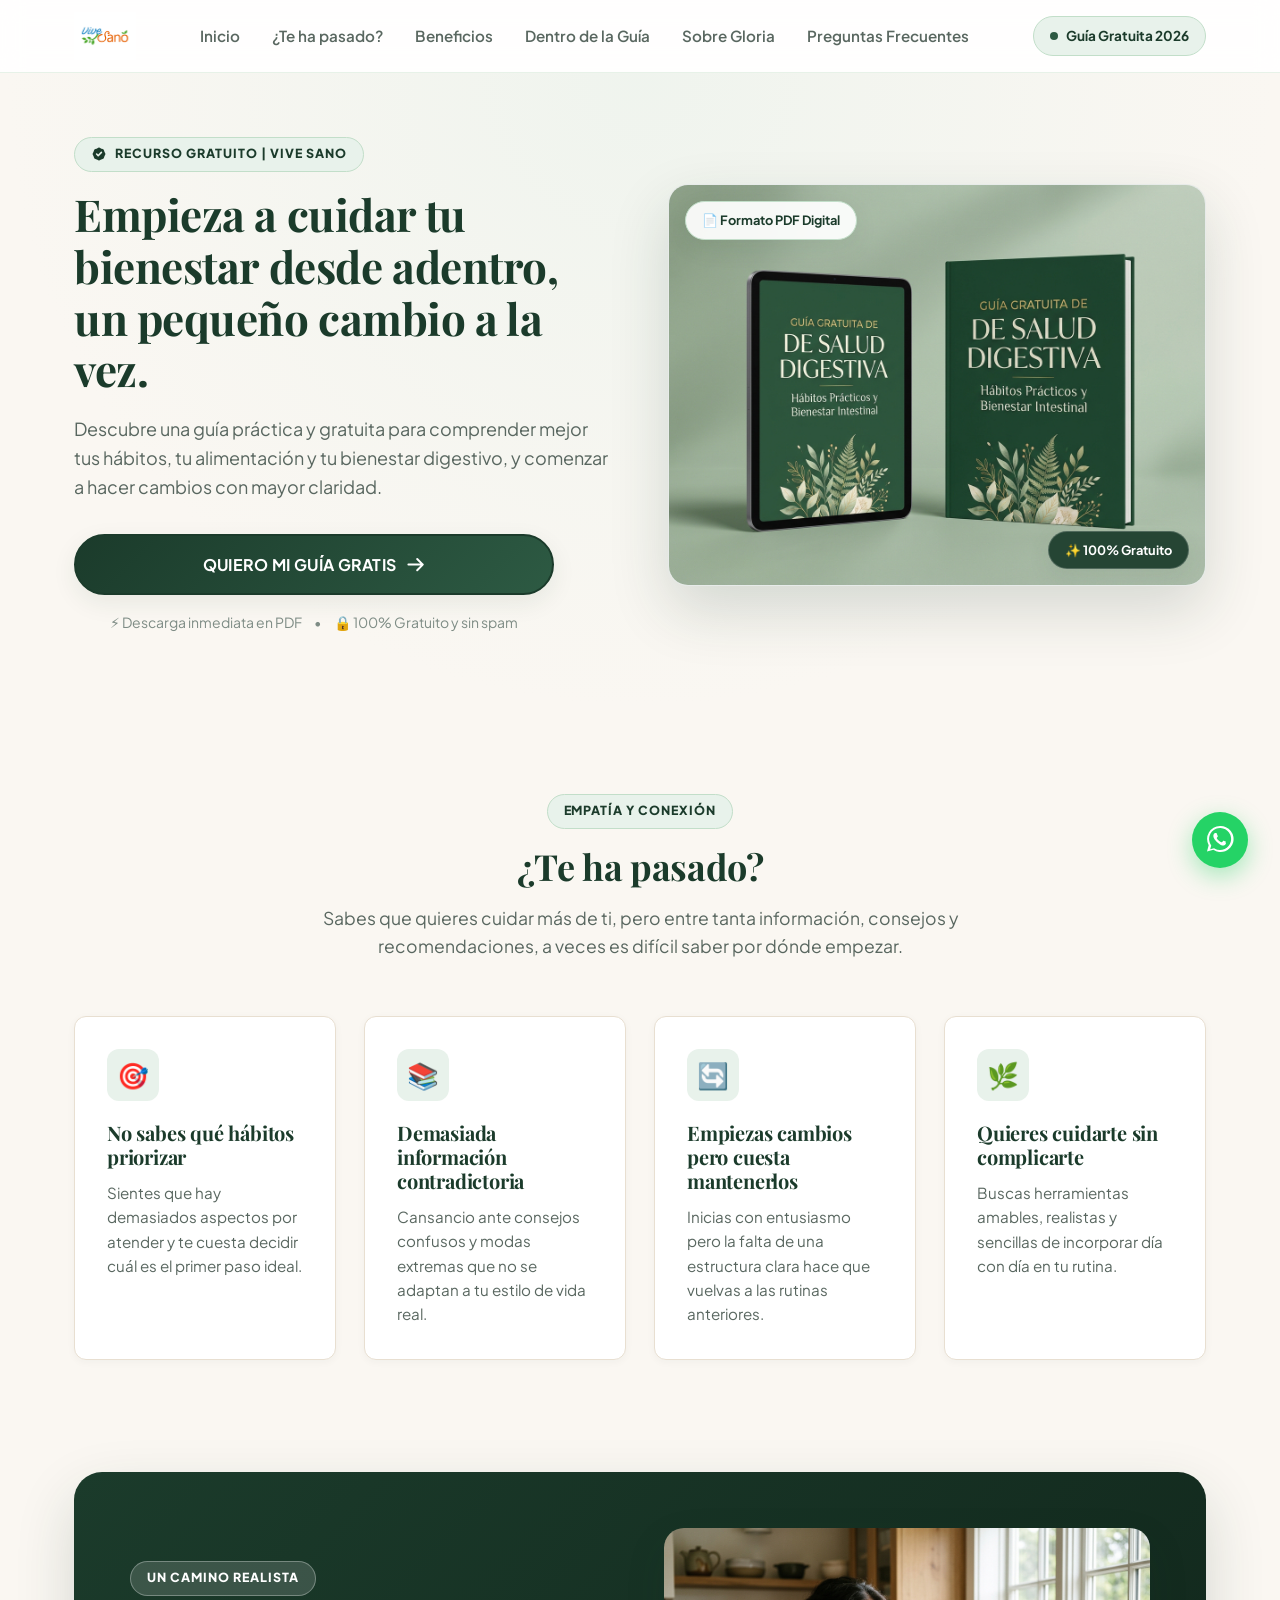
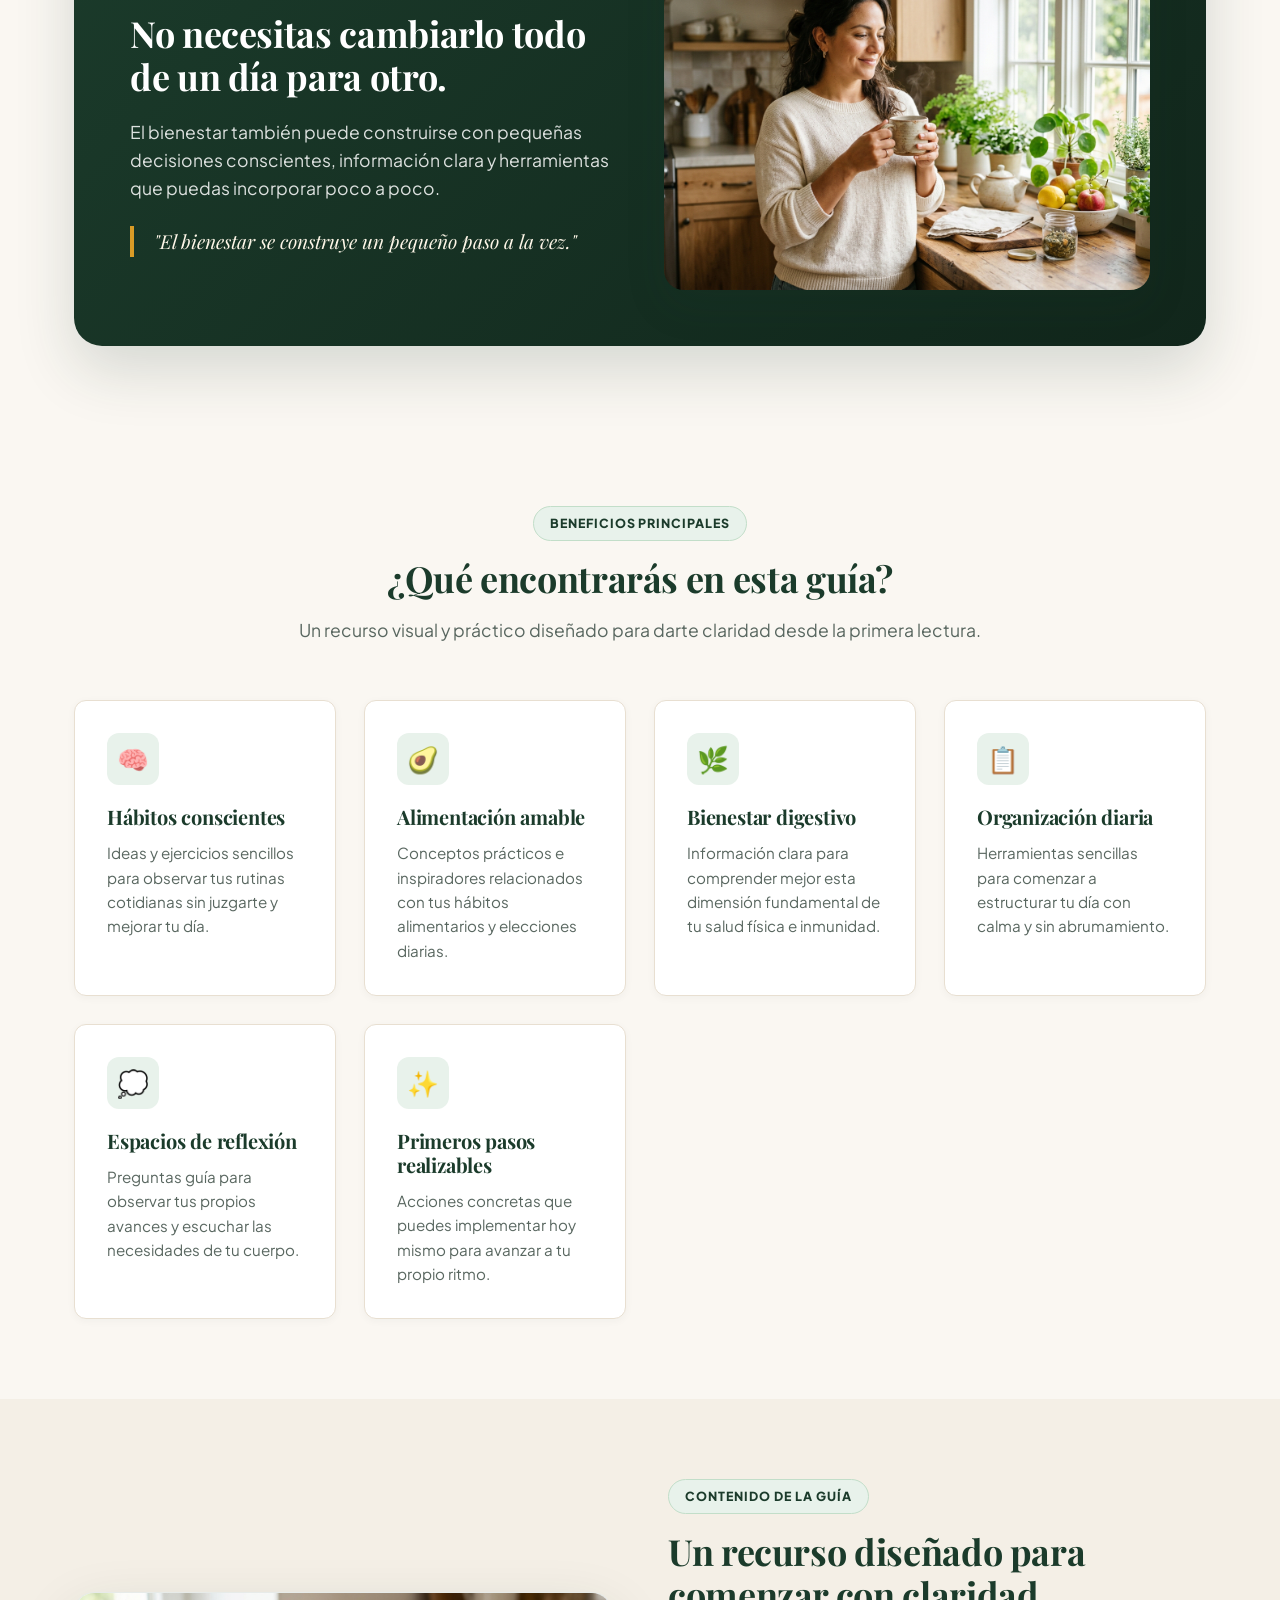
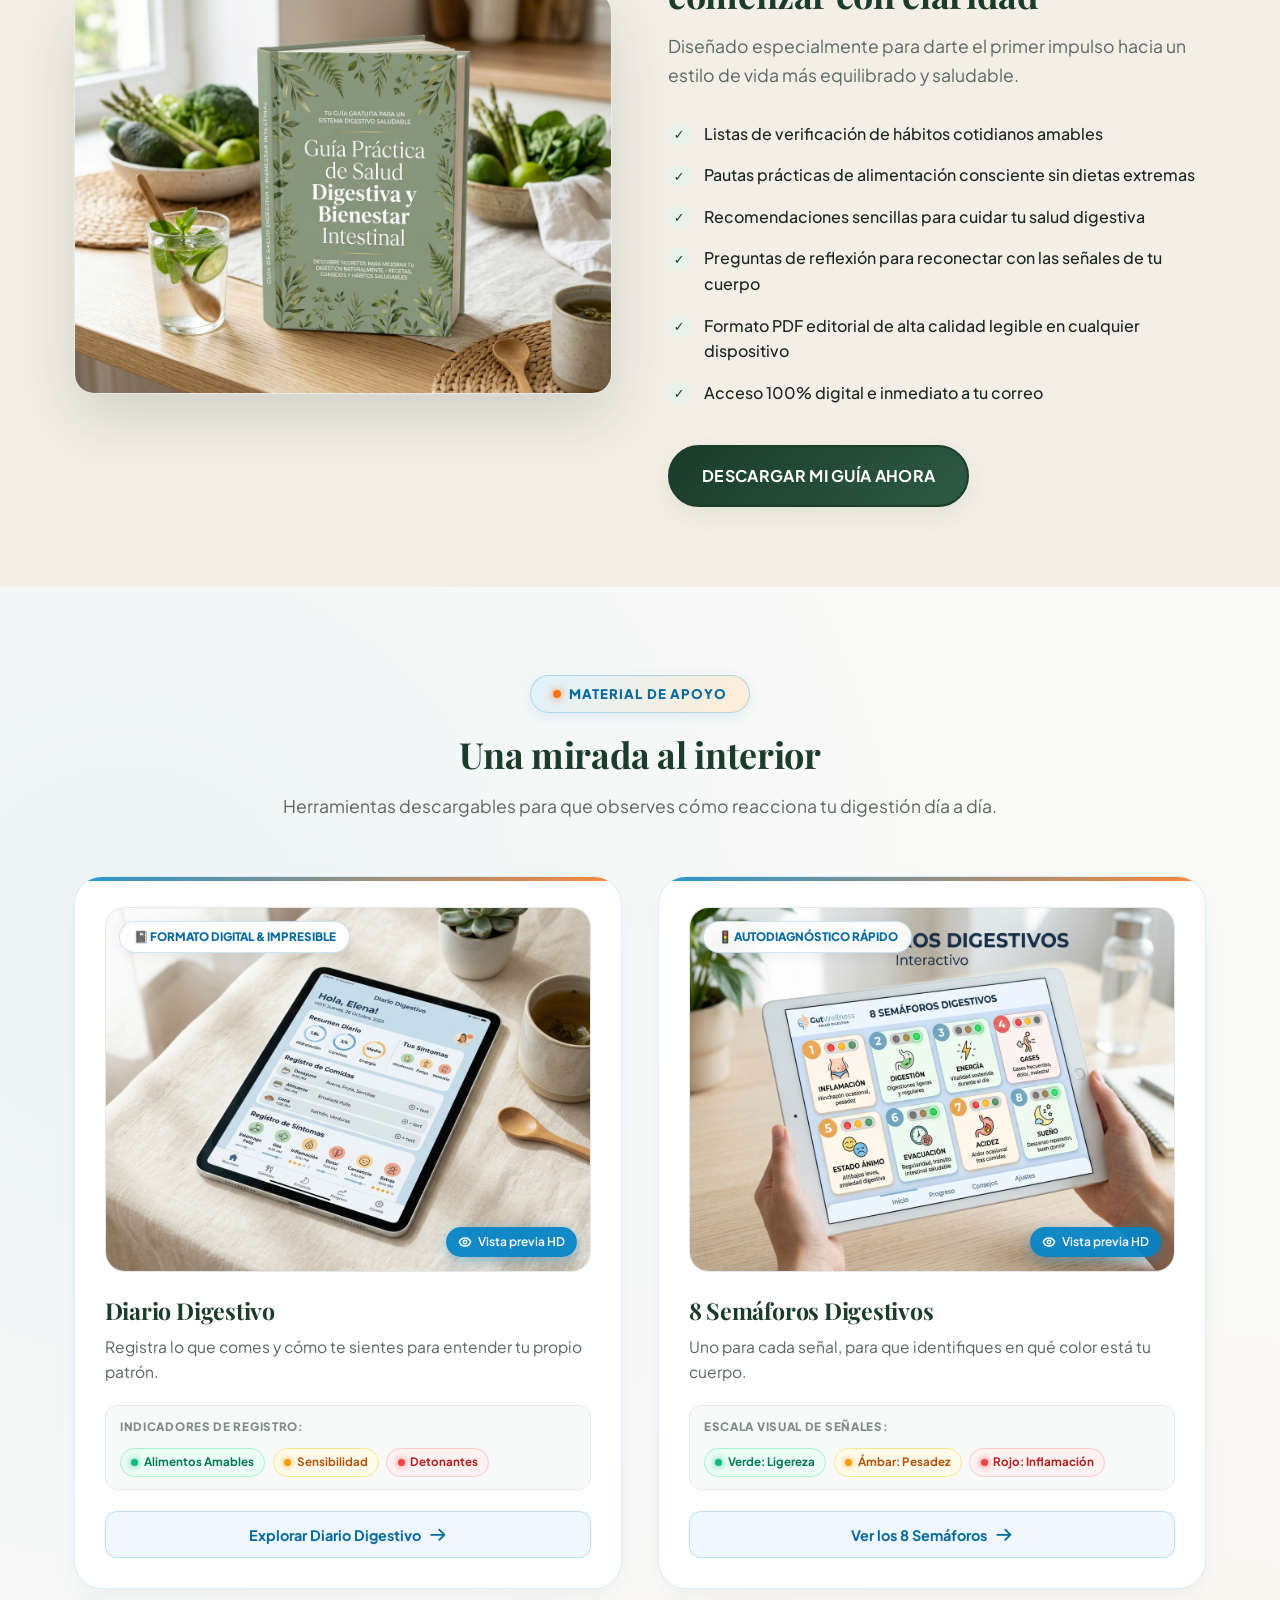
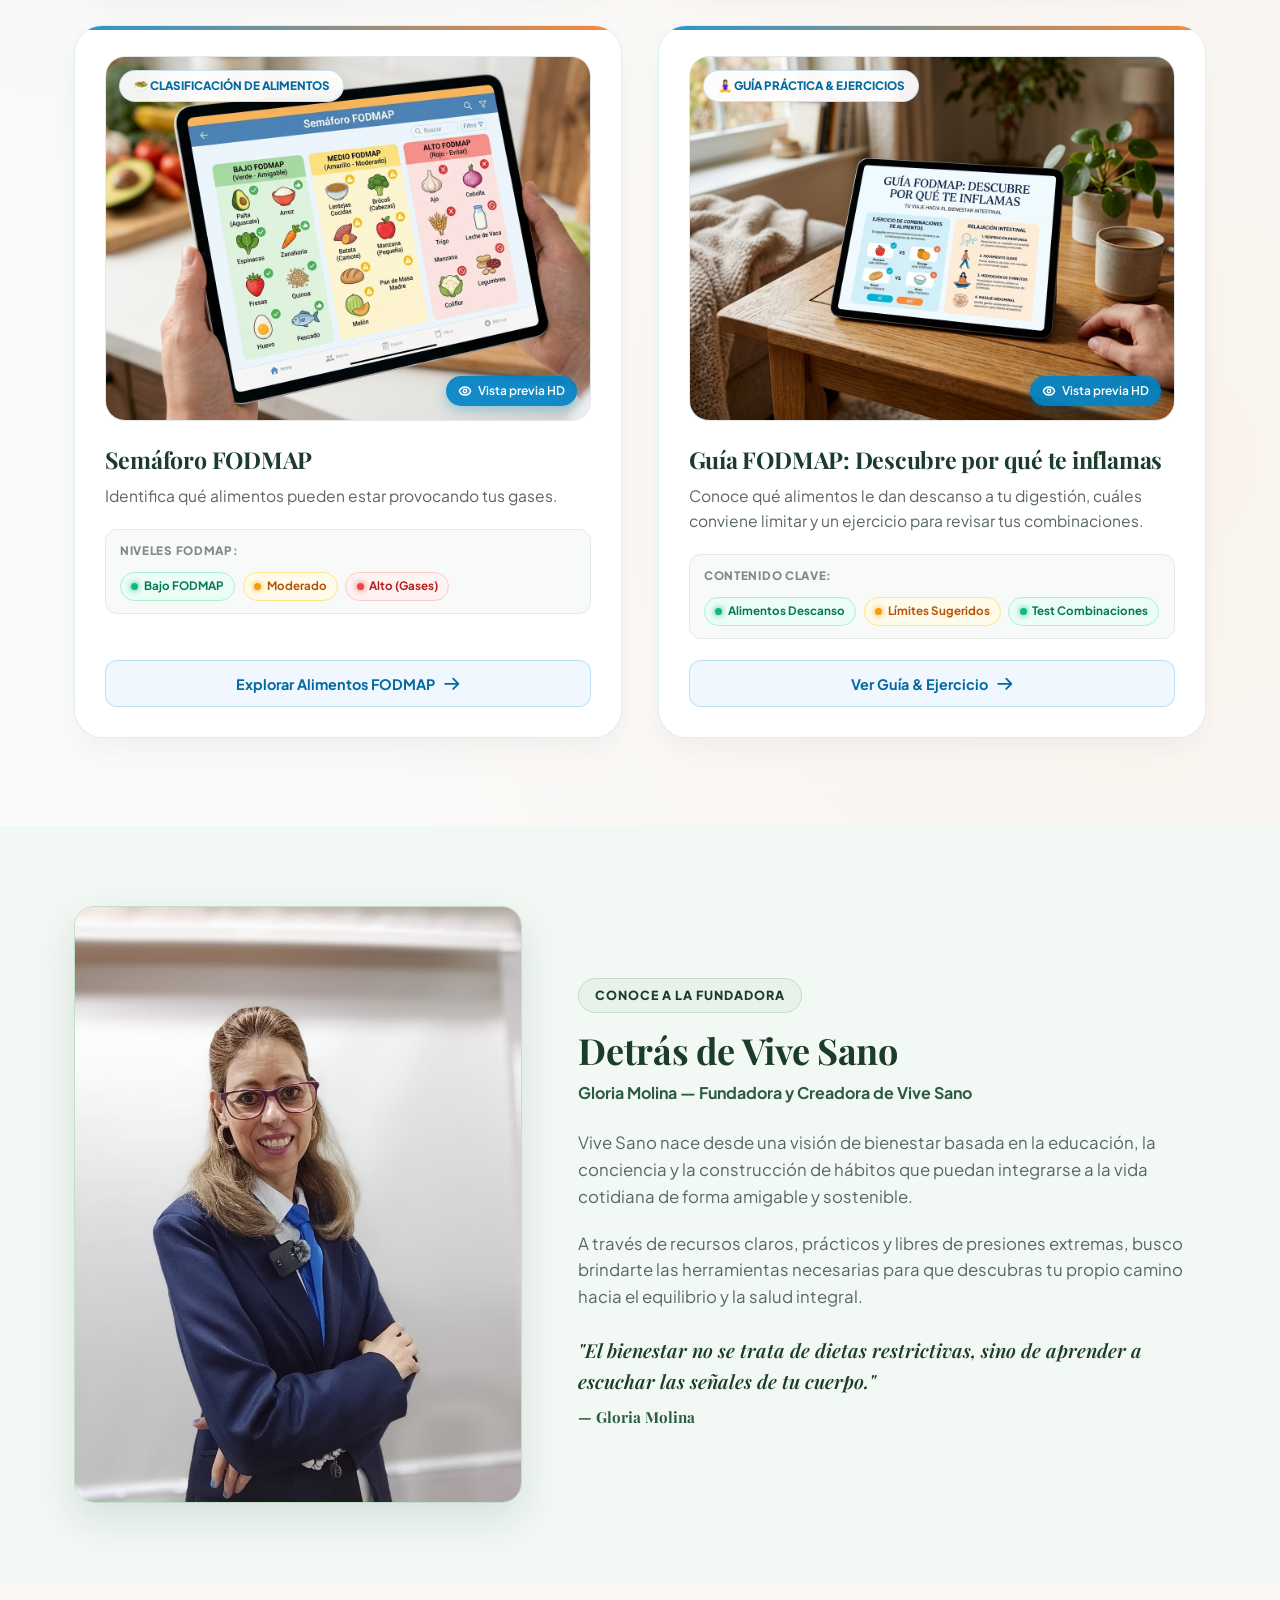
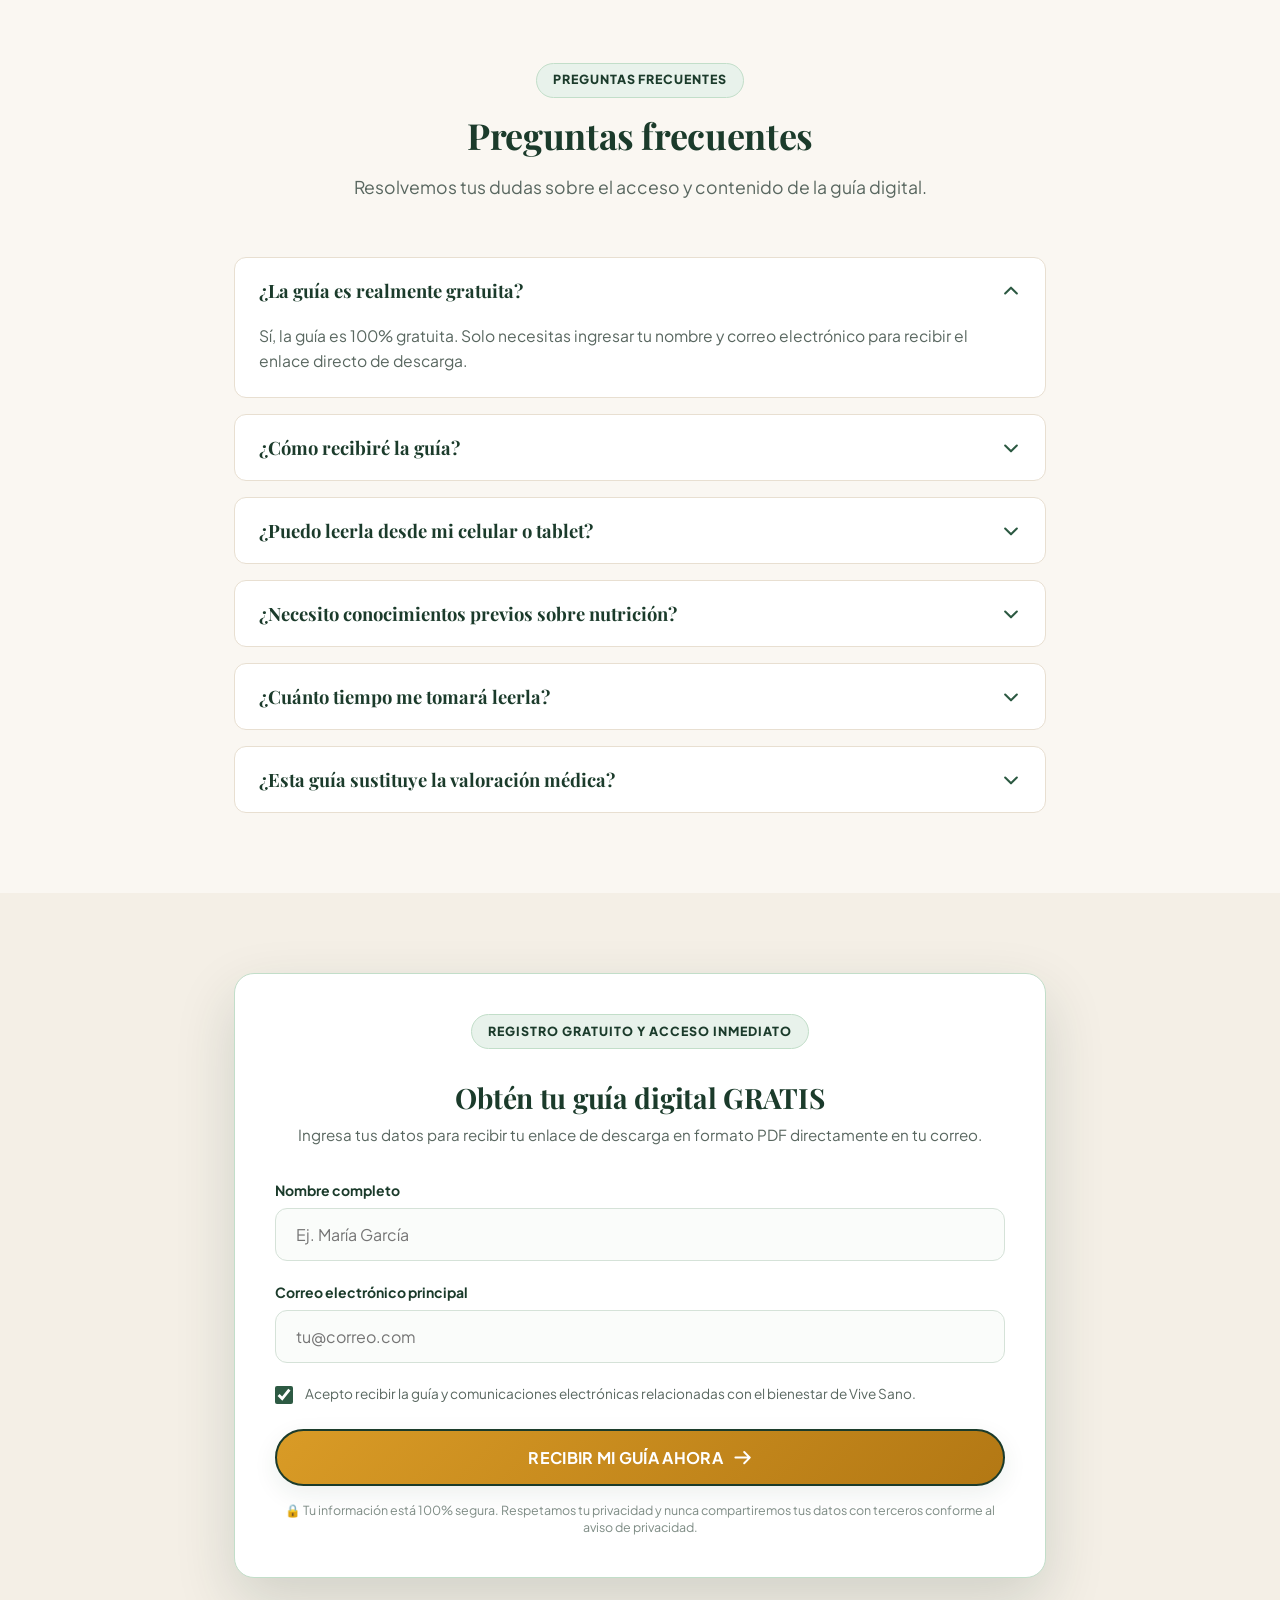
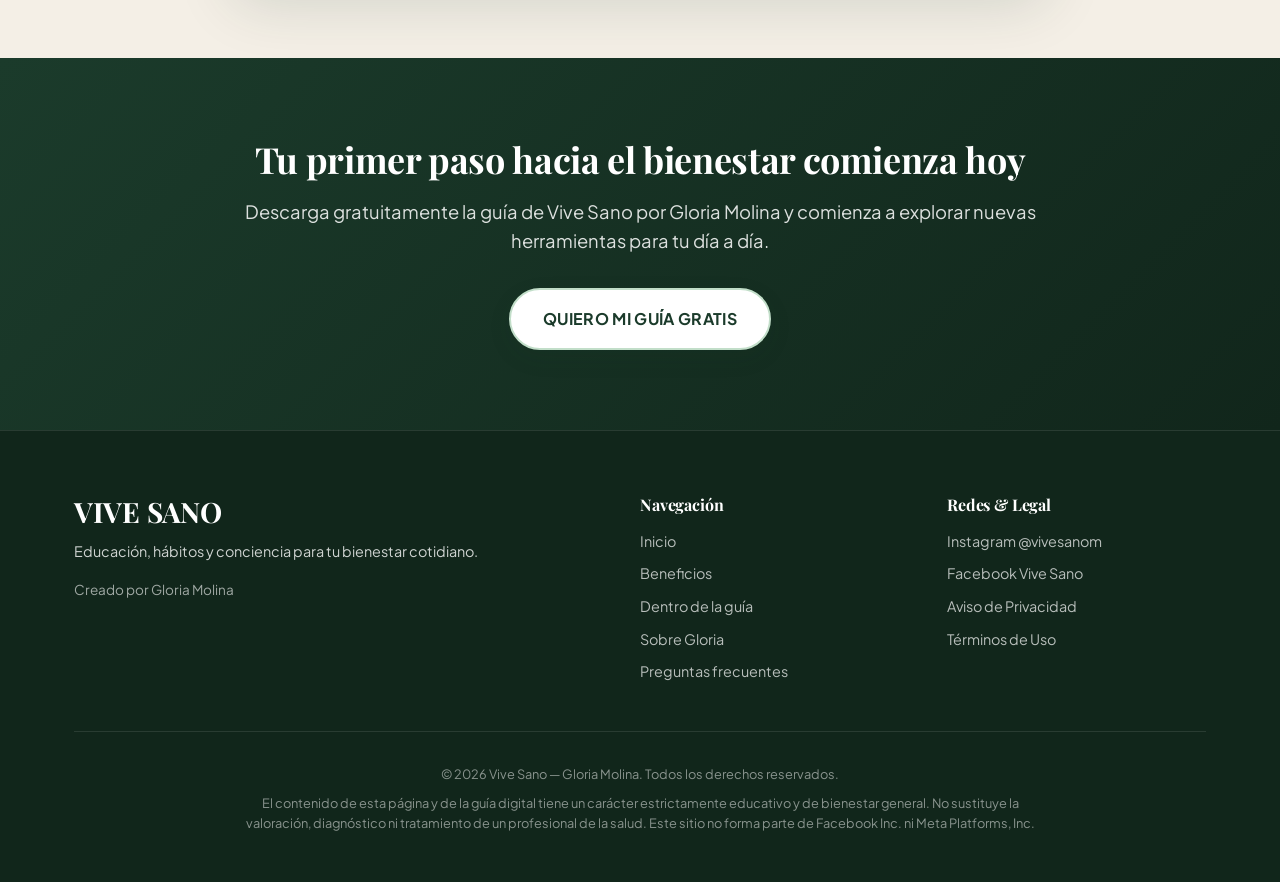
==== commit bb4b3217: "feat: update brand header logo with official Vive Sano logo image across all landing page and sales " ====
--- a/index.html
+++ b/index.html
@@ -25,9 +25,8 @@
        ========================================== -->
   <header class="header">
     <div class="container header-inner">
-      <a href="index.html" class="logo">
-        <div class="logo-badge">VS</div>
-        <span class="logo-text">VIVE SANO</span>
+      <a href="index.html" class="logo" aria-label="Vive Sano — Inicio">
+        <img src="assets/images/logo.png" alt="Vive Sano — Salud Digestiva y Bienestar por Gloria Molina" class="logo-img">
       </a>
 
       <nav>
--- a/css/styles.css
+++ b/css/styles.css
@@ -159,6 +159,19 @@
   gap: 0.75rem;
   font-weight: 800;
   text-decoration: none;
+}
+
+.logo-img {
+  height: 48px;
+  max-height: 52px;
+  width: auto;
+  object-fit: contain;
+  display: block;
+  transition: transform var(--transition-fast);
+}
+
+.logo:hover .logo-img {
+  transform: scale(1.04);
 }
 
 .logo-badge {
